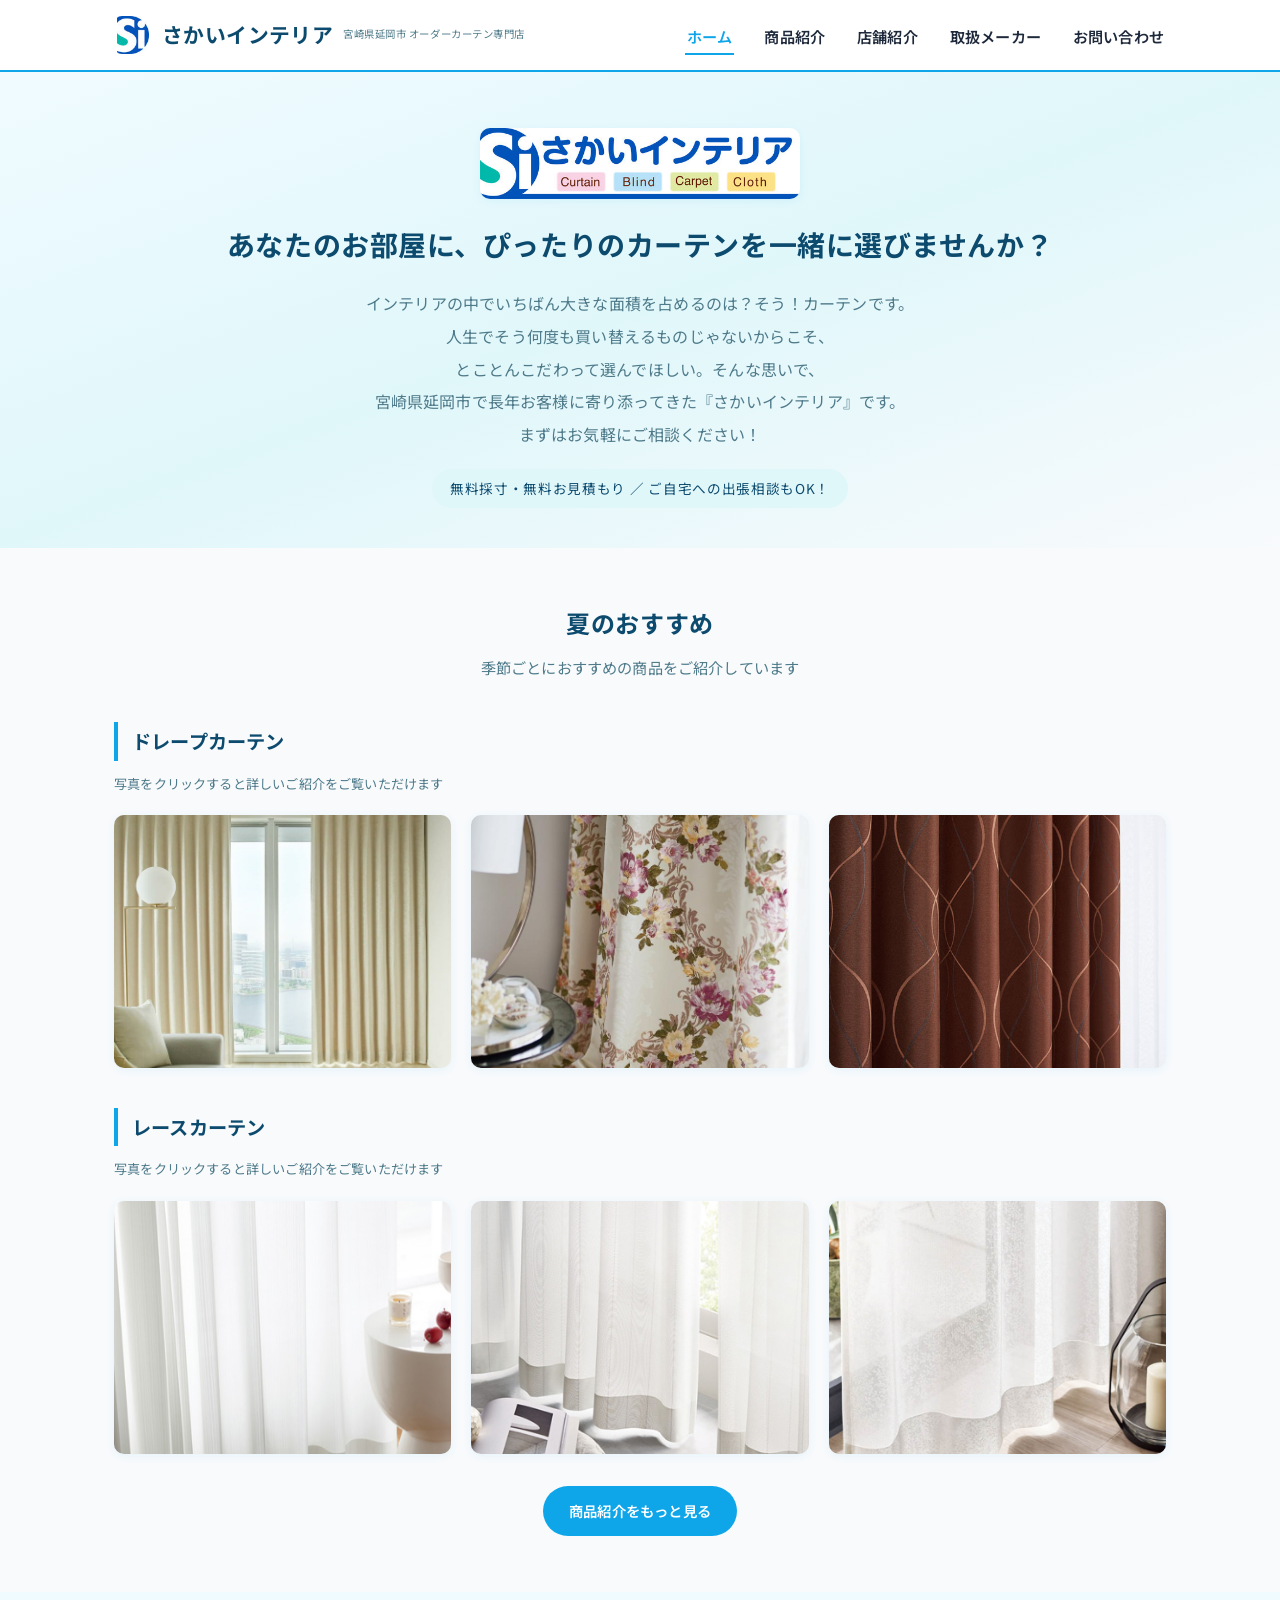
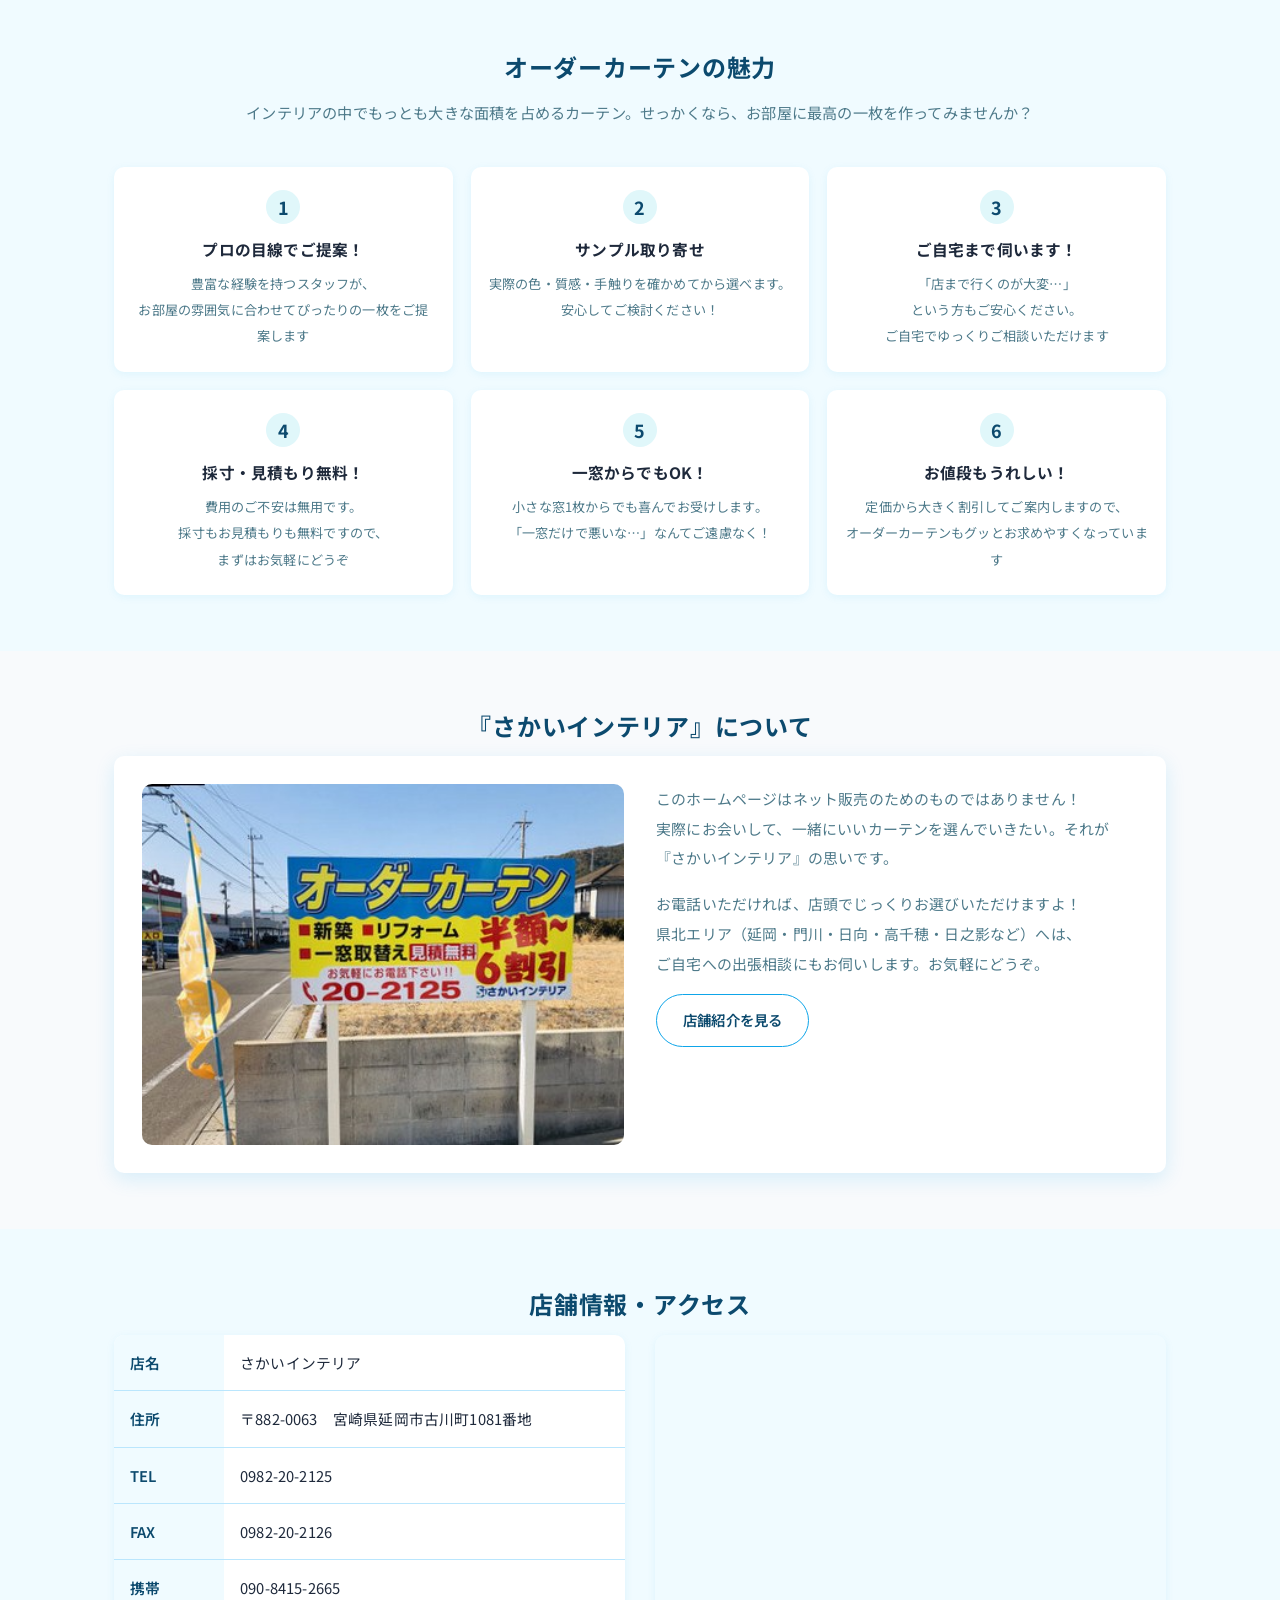
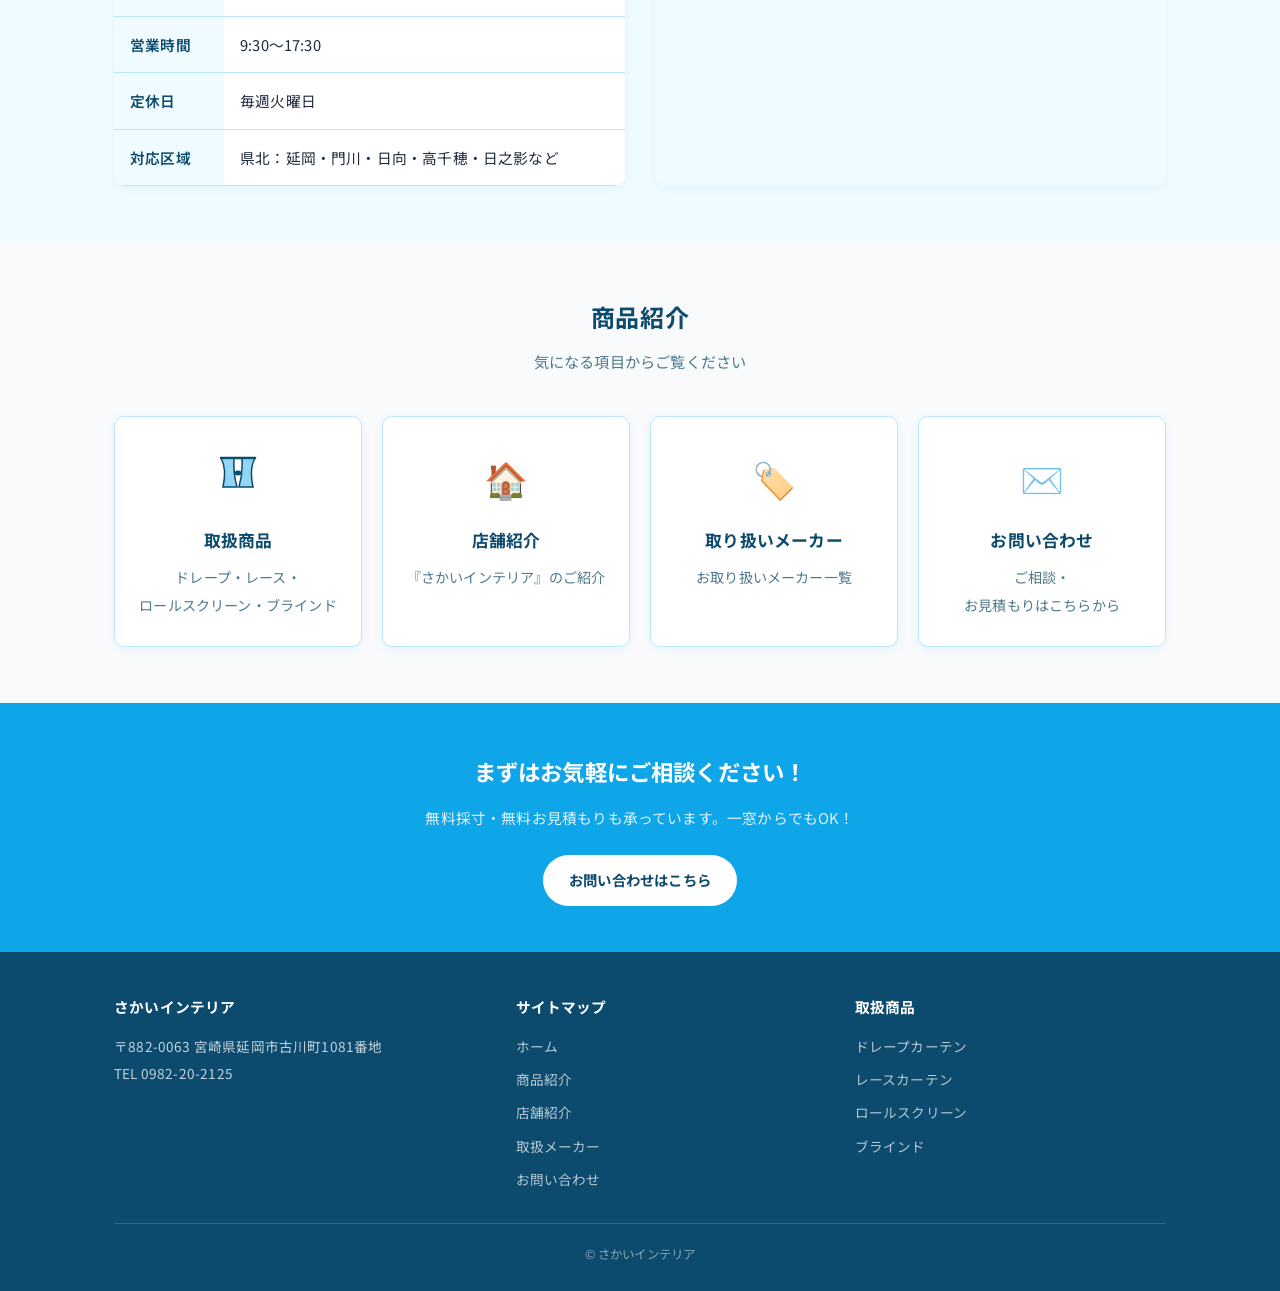
==== index.html @ 5096e59d "ホーム「夏のおすすめ」に6商品の写真・詳細を追加 - ドレープ3商品（サリーナ・FD-55205・AZ-8419） - レース3商品（LS-63501・LS-63510・LS-63523） - クリッ" ====
<!DOCTYPE html>
<html lang="ja">
<head>
<meta charset="UTF-8">
<meta name="viewport" content="width=device-width, initial-scale=1">
<title>さかいインテリア｜延岡市のオーダーカーテン専門店｜無料採寸・出張相談OK</title>
<meta name="description" content="宮崎県延岡市のオーダーカーテン専門店「さかいインテリア」。ドレープカーテン・レースカーテン・ロールスクリーン・ブラインドを一窓からご注文OK！無料採寸・無料見積もり・ご自宅への出張相談も承ります。延岡・門川・日向・高千穂など県北エリア対応。新築・リフォームのカーテン選びもお任せください。">
<meta name="keywords" content="オーダーカーテン,延岡市,宮崎県,カーテン専門店,ドレープカーテン,レースカーテン,遮光カーテン,ロールスクリーン,ブラインド,無料採寸,出張相談,新築カーテン,リフォームカーテン,県北,さかいインテリア">
<link rel="stylesheet" href="css/style.css">
</head>
<body>

<header class="site-header">
  <div class="header-inner">
    <div class="logo"><img src="images/お店のロゴ.jpg" alt="さかいインテリア ロゴ" class="logo-img">さかいインテリア<small>宮崎県延岡市 オーダーカーテン専門店</small></div>
    <button class="nav-toggle" aria-label="メニュー">☰</button>
    <nav class="main-nav">
      <ul>
        <li><a href="index.html" class="active">ホーム</a></li>
        <li><a href="mokuji.html">商品紹介</a></li>
        <li><a href="shop.html">店舗紹介</a></li>
        <li><a href="makers.html">取扱メーカー</a></li>
        <li><a href="contact.html">お問い合わせ</a></li>
      </ul>
    </nav>
  </div>
</header>

<section class="hero">
  <div class="container">
    <img src="images/トップ写真.jpg" alt="さかいインテリア" class="page-banner">
    <h1>あなたのお部屋に、ぴったりのカーテンを一緒に選びませんか？</h1>
    <p>インテリアの中でいちばん大きな面積を占めるのは？そう！カーテンです。人生でそう何度も買い替えるものじゃないからこそ、とことんこだわって選んでほしい。そんな思いで、宮崎県延岡市で長年お客様に寄り添ってきた<span style="white-space:nowrap;">『さかいインテリア』</span>です。まずはお気軽にご相談ください！</p>
    <span class="tagline">無料採寸・無料お見積もり ／ ご自宅への出張相談もOK！</span>
  </div>
</section>

<!-- ① 夏のおすすめ -->
<section>
  <div class="container">
    <h2 class="section-title">夏のおすすめ</h2>
    <p class="section-sub">季節ごとにおすすめの商品をご紹介しています</p>

    <h3 class="subsection-title">ドレープカーテン</h3>
    <p style="font-size:0.82rem;color:var(--color-text-soft);margin:-8px 0 18px;">写真をクリックすると詳しいご紹介をご覧いただけます</p>
    <div class="seasonal-grid" id="summer-drape"></div>

    <h3 class="subsection-title">レースカーテン</h3>
    <p style="font-size:0.82rem;color:var(--color-text-soft);margin:-8px 0 18px;">写真をクリックすると詳しいご紹介をご覧いただけます</p>
    <div class="seasonal-grid" id="summer-lace"></div>

    <div style="text-align:center; margin-top:32px;">
      <a class="btn" href="mokuji.html">商品紹介をもっと見る</a>
    </div>
  </div>
</section>

<!-- ② オーダーカーテンの魅力 + 店紹介 -->
<section class="alt">
  <div class="container">
    <h2 class="section-title">オーダーカーテンの魅力</h2>
    <p class="section-sub">インテリアの中でもっとも大きな面積を占めるカーテン。せっかくなら、お部屋に最高の一枚を作ってみませんか？</p>

    <div class="appeal-grid">
      <div class="appeal-item"><div class="num">1</div><h4>プロの目線でご提案！</h4><p>豊富な経験を持つスタッフが、お部屋の雰囲気に合わせてぴったりの一枚をご提案します</p></div>
      <div class="appeal-item"><div class="num">2</div><h4>サンプル取り寄せ</h4><p>実際の色・質感・手触りを確かめてから選べます。安心してご検討ください！</p></div>
      <div class="appeal-item"><div class="num">3</div><h4>ご自宅まで伺います！</h4><p>「店まで行くのが大変…」という方もご安心ください。ご自宅でゆっくりご相談いただけます</p></div>
      <div class="appeal-item"><div class="num">4</div><h4>採寸・見積もり無料！</h4><p>費用のご不安は無用です。採寸もお見積もりも無料ですので、まずはお気軽にどうぞ</p></div>
      <div class="appeal-item"><div class="num">5</div><h4>一窓からでもOK！</h4><p>小さな窓1枚からでも喜んでお受けします。「一窓だけで悪いな…」なんてご遠慮なく！</p></div>
      <div class="appeal-item"><div class="num">6</div><h4>お値段もうれしい！</h4><p>定価から大きく割引してご案内しますので、オーダーカーテンもグッとお求めやすくなっています</p></div>
    </div>
  </div>
</section>

<section>
  <div class="container">
    <h2 class="section-title"><span style="white-space:nowrap;">『さかいインテリア』</span>について</h2>
    <div class="recommend-card">
      <img src="images/shop-outside-2.jpg" alt="さかいインテリア 店舗外観" class="shop-photo">
      <div>
        <p>このホームページはネット販売のためのものではありません！実際にお会いして、一緒にいいカーテンを選んでいきたい。それが『さかいインテリア』の思いです。</p>
        <p>お電話いただければ、店頭でじっくりお選びいただけますよ！県北エリア（延岡・門川・日向・高千穂・日之影など）へは、ご自宅への出張相談にもお伺いします。お気軽にどうぞ。</p>
        <a class="btn outline" href="shop.html">店舗紹介を見る</a>
      </div>
    </div>
  </div>
</section>

<!-- ③ 住所 -->
<section class="alt">
  <div class="container">
    <h2 class="section-title">店舗情報・アクセス</h2>
    <div class="shop-info-grid">
      <table class="shop-info-table">
        <tr><th>店名</th><td>さかいインテリア</td></tr>
        <tr><th>住所</th><td>〒882-0063　宮崎県延岡市古川町1081番地</td></tr>
        <tr><th>TEL</th><td>0982-20-2125</td></tr>
        <tr><th>FAX</th><td>0982-20-2126</td></tr>
        <tr><th>携帯</th><td>090-8415-2665</td></tr>
        <tr><th>営業時間</th><td>9:30〜17:30</td></tr>
        <tr><th>定休日</th><td>毎週火曜日</td></tr>
        <tr><th>対応区域</th><td>県北：延岡・門川・日向・高千穂・日之影など</td></tr>
      </table>
      <iframe class="map-frame" loading="lazy"
        src="https://www.google.com/maps/embed?pb=!1m18!1m12!1m3!1d6723.558569215297!2d131.65144998902946!3d32.58540987015699!2m3!1f0!2f0!3f0!3m2!1i1024!2i768!4f13.1!3m3!1m2!1s0x35471930df95925b%3A0x44b8640d62bbe82f!2z44CSODgyLTAwNjMg5a6u5bSO55yM5bu25bKh5biC5Y-k5bed55S6IOOBleOBi-OBhOOCpOODs-ODhuODquOCog!5e0!3m2!1sja!2sjp!4v1545877322032"
        allowfullscreen></iframe>
    </div>
  </div>
</section>

<!-- ④ 商品紹介 -->
<section>
  <div class="container">
    <h2 class="section-title">商品紹介</h2>
    <p class="section-sub">気になる項目からご覧ください</p>
    <div class="toc-grid">
      <a class="toc-card" href="mokuji.html#products">
        <div class="icon">
          <svg xmlns="http://www.w3.org/2000/svg" width="44" height="44" viewBox="0 0 44 44" aria-hidden="true">
            <line x1="5" y1="9" x2="39" y2="9" stroke="#0C4A6E" stroke-width="2.5" stroke-linecap="round"/>
            <path d="M5 9 Q11 20 7 38 L21 38 Q17 24 18 9 Z" fill="#0EA5E9" fill-opacity="0.45" stroke="#0C4A6E" stroke-width="1.5"/>
            <path d="M39 9 Q33 20 37 38 L23 38 Q27 24 26 9 Z" fill="#0EA5E9" fill-opacity="0.45" stroke="#0C4A6E" stroke-width="1.5"/>
            <ellipse cx="22" cy="24" rx="3.5" ry="2.5" fill="#0C4A6E"/>
          </svg>
        </div>
        <h3>取扱商品</h3>
        <p>ドレープ・レース・ロールスクリーン・ブラインド</p>
      </a>
      <a class="toc-card" href="shop.html">
        <div class="icon">🏠</div>
        <h3>店舗紹介</h3>
        <p><span style="white-space:nowrap;">『さかいインテリア』</span>のご紹介</p>
      </a>
      <a class="toc-card" href="makers.html">
        <div class="icon">🏷️</div>
        <h3>取り扱いメーカー</h3>
        <p>お取り扱いメーカー一覧</p>
      </a>
      <a class="toc-card" href="contact.html">
        <div class="icon">✉️</div>
        <h3>お問い合わせ</h3>
        <p>ご相談・お見積もりはこちらから</p>
      </a>
    </div>
  </div>
</section>

<div class="cta-band">
  <div class="container">
    <h2>まずはお気軽にご相談ください！</h2>
    <p>無料採寸・無料お見積もりも承っています。一窓からでもOK！</p>
    <a class="btn" href="contact.html">お問い合わせはこちら</a>
  </div>
</div>

<footer class="site-footer">
  <div class="container">
    <div class="footer-grid">
      <div>
        <h4>さかいインテリア</h4>
        <p>〒882-0063 宮崎県延岡市古川町1081番地<br>TEL 0982-20-2125</p>
      </div>
      <div>
        <h4>サイトマップ</h4>
        <ul>
          <li><a href="index.html">ホーム</a></li>
          <li><a href="mokuji.html">商品紹介</a></li>
          <li><a href="shop.html">店舗紹介</a></li>
          <li><a href="makers.html">取扱メーカー</a></li>
          <li><a href="contact.html">お問い合わせ</a></li>
        </ul>
      </div>
      <div>
        <h4>取扱商品</h4>
        <ul>
          <li><a href="products/drape.html">ドレープカーテン</a></li>
          <li><a href="products/lace.html">レースカーテン</a></li>
          <li><a href="products/roll-screen.html">ロールスクリーン</a></li>
          <li><a href="products/blind.html">ブラインド</a></li>
        </ul>
      </div>
    </div>
    <div class="footer-bottom">&copy; さかいインテリア</div>
  </div>
</footer>

<!-- ライトボックス -->
<div class="lightbox" id="lightbox" hidden>
  <div class="lightbox-inner">
    <button class="lightbox-close" type="button" aria-label="閉じる">&times;</button>
    <div class="lightbox-media">
      <button class="lightbox-nav prev" type="button" aria-label="前の写真">&lsaquo;</button>
      <img class="lightbox-img" src="" alt="">
      <button class="lightbox-nav next" type="button" aria-label="次の写真">&rsaquo;</button>
    </div>
    <div class="lightbox-dots"></div>
    <h3 class="lightbox-title"></h3>
    <p class="lightbox-desc"></p>
  </div>
</div>

<script src="js/main.js"></script>
<script>
  var SUMMER_DRAPE = [
    {
      name: "サリーナ（サンゲツ）",
      fullName: "【サンゲツ】サリーナ (Salina)",
      desc: "ワッシャー加工が生む柔らかな陰影が、お部屋に高級感と安らぎを添えます。洗練された大人のシャーベットカラー（アイボリー・ベージュ・ピンク）で、上質なくつろぎの時間を。",
      images: ["drape01-1.jpg", "drape01-2.png", "drape01-3.png"]
    },
    {
      name: "FD-55205（リリカラ）",
      fullName: "【リリカラ】FD-55205",
      desc: "高密度に織り込まれた繊細なオーナメント柄に、花々が美しく咲き誇る一枚。立体感あふれる織りが、ホテルライクな上質空間を演出します。",
      images: ["drape02-1.png", "drape02-2.png"]
    },
    {
      name: "AZ-8419 abita（シンコール）",
      fullName: "【シンコール】AZ-8419 (abita)",
      desc: "艶やかな糸が描く曲線が、光の当たり方で様々な表情を見せてくれます。見るたびに新しい発見があるカーテンです。",
      images: ["drape03-1.png", "drape03-2.png"]
    }
  ];

  var SUMMER_LACE = [
    {
      name: "LS-63501（リリカラ SALA）",
      fullName: "【リリカラ SALA】LS-63501",
      desc: "「迷ったらこれ」と自信を持っておすすめできる夏の万能レース。特殊繊維「涼しや」による遮熱・断熱効果で日差しをブロックし、ミラー機能で日中のプライバシーもしっかり守ります。防汚加工付きで長く清潔に。\n\n✔ 遮熱ミラー　✔ UVカット　✔ 防汚機能",
      images: ["②LS-63501.png"]
    },
    {
      name: "LS-63510（リリカラ SALA）",
      fullName: "【リリカラ SALA】LS-63510",
      desc: "ブライト糸の控えめなストライプが上品な印象を与える、シンプル住宅向けのミラーレース。遮熱機能でお部屋の温度上昇を抑えながら、ナチュラルテイストの雰囲気を保ちます。\n\n✔ 遮熱ミラー　✔ ストライプ柄　✔ ナチュラルテイスト",
      images: ["①LS-63510.png"]
    },
    {
      name: "LS-63523（リリカラ SALA）",
      fullName: "【リリカラ SALA】LS-63523",
      desc: "夏らしい爽やかなリーフ柄が窓辺を清々しく彩ります。遮熱ミラー機能で暑さをブロックしながら防カビ加工で清潔に。グリーン系インテリアとの相性が抜群です。\n\n✔ 遮熱ミラー　✔ 防カビ　✔ リーフ柄",
      images: ["③LS-63523.png"]
    }
  ];

  document.addEventListener("DOMContentLoaded", function () {
    if (window.SakaiGallery) {
      window.SakaiGallery.render("summer-drape", SUMMER_DRAPE, "images/夏のおすすめ/ドレープカーテン/");
      window.SakaiGallery.render("summer-lace", SUMMER_LACE, "images/夏のおすすめ/レースカーテン/");
    }
  });
</script>
</body>
</html>
---- css/style.css ----
/* ===========================================================
   さかいインテリア サイト共通スタイル
   =========================================================== */

@import url('https://fonts.googleapis.com/css2?family=Noto+Sans+JP:wght@400;500;700&display=swap');

:root {
  --color-bg: #F8FAFC;
  --color-bg-soft: #F0FBFF;
  --color-primary: #0EA5E9;
  --color-primary-dark: #0C4A6E;
  --color-accent: #0EA5E9;
  --color-accent-soft: #E0F7FA;
  --color-text: #1e293b;
  --color-text-soft: #4e7a8a;
  --color-white: #ffffff;
  --color-border: #BAE6FD;
  --shadow-sm: 0 2px 8px rgba(14, 165, 233, 0.08);
  --shadow-md: 0 6px 20px rgba(14, 165, 233, 0.14);
  --radius: 10px;
  --max-width: 1100px;
  --font-base: "Noto Sans JP", "Source Han Sans JP", "Hiragino Sans", "Yu Gothic", "Helvetica Neue", Arial, sans-serif;
}

* { box-sizing: border-box; }

html { scroll-behavior: smooth; overflow-x: hidden; }
body { overflow-x: hidden; }

body {
  margin: 0;
  font-family: var(--font-base);
  color: var(--color-text);
  background: var(--color-bg);
  line-height: 2.0;
  font-size: 18px;
  letter-spacing: 0.01em;
  word-break: keep-all;
  overflow-wrap: break-word;
}

p { margin: 0 0 1.4em; }

img { max-width: 100%; display: block; }

a { color: var(--color-primary-dark); text-decoration: none; }
a:hover { color: var(--color-accent); }

.container {
  max-width: var(--max-width);
  margin: 0 auto;
  padding: 0 24px;
}

/* ---------- 画像プレースホルダー ---------- */
.img-placeholder[hidden] { display: none; }
.img-placeholder {
  display: flex;
  align-items: center;
  justify-content: center;
  background: linear-gradient(135deg, var(--color-bg-soft), var(--color-accent-soft));
  color: var(--color-text-soft);
  border: 1px dashed var(--color-border);
  border-radius: var(--radius);
  font-size: 0.85rem;
  text-align: center;
  width: 100%;
  aspect-ratio: 4 / 3;
}

/* ---------- ヘッダー ---------- */
.site-header {
  position: sticky;
  top: 0;
  z-index: 100;
  background: rgba(255, 255, 255, 0.97);
  backdrop-filter: blur(6px);
  border-bottom: 2px solid var(--color-accent);
}

.header-inner {
  display: flex;
  align-items: center;
  justify-content: space-between;
  padding: 14px 24px;
  max-width: var(--max-width);
  margin: 0 auto;
}

.logo {
  display: flex;
  align-items: center;
  gap: 10px;
  font-size: 1.3rem;
  font-weight: 700;
  color: var(--color-primary-dark);
  letter-spacing: 0.02em;
}
.logo-img {
  width: 38px;
  height: 38px;
  object-fit: contain;
  border-radius: 8px;
  flex-shrink: 0;
}
.logo small {
  display: block;
  font-size: 0.65rem;
  font-weight: 400;
  color: var(--color-text-soft);
  letter-spacing: 0.05em;
  white-space: nowrap;
}

.main-nav { display: flex; align-items: center; }
.main-nav ul {
  display: flex;
  gap: 28px;
  list-style: none;
  margin: 0;
  padding: 0;
}
.main-nav a {
  font-size: 0.95rem;
  font-weight: 600;
  color: var(--color-text);
  padding: 6px 2px;
  border-bottom: 2px solid transparent;
  transition: border-color 0.2s, color 0.2s;
  white-space: nowrap;
}
.main-nav a:hover,
.main-nav a.active {
  color: var(--color-accent);
  border-bottom-color: var(--color-accent);
}

.nav-toggle {
  display: none;
  background: none;
  border: none;
  font-size: 1.6rem;
  color: var(--color-primary-dark);
  cursor: pointer;
}

@media (max-width: 760px) {
  .nav-toggle { display: block; }
  .main-nav {
    position: absolute;
    top: 100%;
    left: 0;
    right: 0;
    background: #ffffff;
    border-bottom: 2px solid #0EA5E9;
    box-shadow: var(--shadow-sm);
    display: none;
  }
  .main-nav.open { display: block; }
  .main-nav ul {
    flex-direction: column;
    gap: 0;
    padding: 8px 24px 16px;
  }
  .main-nav li { border-top: 1px solid var(--color-border); }
  .main-nav a { display: block; padding: 12px 4px; }
}

/* ---------- ページ上部バナー写真 ---------- */
.page-banner {
  display: block;
  max-width: 320px;
  width: 100%;
  height: auto;
  margin: 0 auto 22px;
  border-radius: var(--radius);
  box-shadow: var(--shadow-sm);
}

/* ---------- ヒーロー ---------- */
.hero {
  background: linear-gradient(160deg, #F0FBFF 0%, #E0F7FA 50%, #F8FAFC 100%);
  padding: 56px 0 40px;
  text-align: center;
}
.hero h1 {
  font-size: 1.75rem;
  font-weight: 700;
  margin: 0 0 20px;
  color: var(--color-primary-dark);
  line-height: 1.65;
  letter-spacing: 0.02em;
}
.hero p {
  color: var(--color-text-soft);
  max-width: 600px;
  margin: 0 auto 0;
  font-size: 1.0rem;
  line-height: 2.05;
}
.hero .tagline {
  display: inline-block;
  margin-top: 18px;
  padding: 6px 18px;
  background: var(--color-accent-soft);
  border-radius: 999px;
  font-size: 0.85rem;
  color: var(--color-primary-dark);
  letter-spacing: 0.05em;
}

/* ---------- ページヘッダー（下層ページ用） ---------- */
.page-header {
  background: linear-gradient(160deg, #F0FBFF 0%, #E0F7FA 100%);
  padding: 40px 0;
  text-align: center;
  border-bottom: 2px solid var(--color-accent);
}
.page-header h1 { margin: 0 0 6px; color: var(--color-primary-dark); font-size: 1.6rem; }
.page-header p { margin: 0; color: var(--color-text-soft); font-size: 0.95rem; }
.breadcrumb { font-size: 0.8rem; color: var(--color-text-soft); margin-top: 10px; }
.breadcrumb a { color: var(--color-text-soft); }

/* ---------- セクション共通 ---------- */
section { padding: 56px 0; }
section.alt { background: var(--color-bg-soft); }

.section-title {
  text-align: center;
  margin: 0 0 12px;
  font-size: 1.5rem;
  font-weight: 700;
  color: var(--color-primary-dark);
  letter-spacing: 0.03em;
  line-height: 1.55;
}
.section-sub {
  text-align: center;
  color: var(--color-text-soft);
  margin: 0 0 40px;
  font-size: 0.95rem;
  line-height: 1.9;
}

/* ---------- 夏のおすすめ 小見出し ---------- */
.subsection-title {
  font-size: 1.2rem;
  font-weight: 700;
  color: var(--color-primary-dark);
  margin: 40px 0 18px;
  padding-left: 14px;
  border-left: 4px solid var(--color-accent);
}

/* ---------- 季節のおすすめグリッド ---------- */
.seasonal-grid {
  display: grid;
  grid-template-columns: repeat(3, 1fr);
  gap: 20px;
}
.seasonal-card {
  background: var(--color-white);
  border-radius: var(--radius);
  box-shadow: var(--shadow-sm);
  overflow: hidden;
  text-align: center;
}
.seasonal-img {
  width: 100%;
  aspect-ratio: 4 / 3;
  background: var(--color-accent-soft);
  display: flex;
  align-items: center;
  justify-content: center;
  font-size: 0.82rem;
  color: var(--color-text-soft);
}
.seasonal-img img { width: 100%; height: 100%; object-fit: cover; display: block; }
.seasonal-name { font-size: 1.0rem; font-weight: 700; color: var(--color-primary-dark); margin: 14px 12px 6px; }
.seasonal-desc { font-size: 0.88rem; color: var(--color-text-soft); margin: 0 12px 16px; line-height: 1.7; }

@media (max-width: 700px) {
  .seasonal-grid { grid-template-columns: 1fr; }
}

/* ---------- 今週のおすすめ ---------- */
.recommend-card {
  display: grid;
  grid-template-columns: 1fr 1fr;
  gap: 32px;
  align-items: start;
  background: var(--color-white);
  border-radius: var(--radius);
  box-shadow: var(--shadow-md);
  padding: 28px;
}
.recommend-card > * { min-width: 0; }
.recommend-card .img-placeholder { aspect-ratio: 1 / 1; }
.shop-photo {
  width: 100%;
  height: auto;
  object-fit: cover;
  border-radius: var(--radius);
  display: block;
}
.recommend-card .shop-photo { aspect-ratio: 4 / 3; }
.shop-gallery .shop-photo { aspect-ratio: 4 / 3; }
.recommend-badge {
  display: inline-block;
  background: var(--color-accent);
  color: #fff;
  font-size: 0.75rem;
  padding: 4px 12px;
  border-radius: 999px;
  margin-bottom: 12px;
  letter-spacing: 0.05em;
}
.recommend-card h3 { margin: 0 0 10px; font-size: 1.3rem; color: var(--color-primary-dark); }
.recommend-card p { color: var(--color-text-soft); margin: 0 0 16px; font-size: 0.93rem; }
.recommend-dots { display: flex; gap: 8px; margin-top: 18px; }
.recommend-dots span {
  width: 8px; height: 8px; border-radius: 50%;
  background: var(--color-border);
}
.recommend-dots span.active { background: var(--color-accent); }

@media (max-width: 700px) {
  .recommend-card { grid-template-columns: 1fr; }
}

/* ---------- ボタン ---------- */
.btn {
  display: inline-block;
  padding: 11px 26px;
  border-radius: 999px;
  background: #0EA5E9;
  color: #fff;
  font-size: 0.9rem;
  font-weight: 600;
  transition: background 0.2s, transform 0.15s;
}
.btn:hover { background: #0284C7; color: #fff; transform: translateY(-1px); }
.btn.outline {
  background: transparent;
  color: #0C4A6E;
  border: 1px solid #0EA5E9;
}
.btn.outline:hover { background: #0EA5E9; color: #fff; }

/* ---------- アピールポイント ---------- */
.appeal-grid {
  display: grid;
  grid-template-columns: repeat(3, 1fr);
  gap: 18px;
  margin-top: 8px;
}
.appeal-item {
  min-width: 0;
  background: var(--color-white);
  border-radius: var(--radius);
  padding: 22px 18px;
  text-align: center;
  box-shadow: var(--shadow-sm);
}
.appeal-item .num {
  display: inline-flex;
  align-items: center;
  justify-content: center;
  width: 34px; height: 34px;
  border-radius: 50%;
  background: var(--color-accent-soft);
  color: var(--color-primary-dark);
  font-weight: 700;
  margin-bottom: 10px;
}
.appeal-item h4 { margin: 0 0 6px; font-size: 0.98rem; }
.appeal-item p { margin: 0; font-size: 0.82rem; color: var(--color-text-soft); }

@media (max-width: 700px) {
  .appeal-grid { grid-template-columns: 1fr 1fr; }
}

/* ---------- ショップ概要 / 住所 ---------- */
.shop-info-grid {
  display: grid;
  grid-template-columns: 1fr 1fr;
  gap: 30px;
}
.shop-info-table {
  width: 100%;
  border-collapse: collapse;
  background: var(--color-white);
  border-radius: var(--radius);
  overflow: hidden;
  box-shadow: var(--shadow-sm);
}
.shop-info-table th, .shop-info-table td {
  text-align: left;
  padding: 13px 16px;
  border-bottom: 1px solid var(--color-border);
  font-size: 0.92rem;
}
.shop-info-table th {
  width: 110px;
  color: var(--color-primary-dark);
  background: var(--color-bg-soft);
  font-weight: 600;
}
.map-frame {
  width: 100%;
  height: 100%;
  min-height: 260px;
  border: 0;
  border-radius: var(--radius);
  box-shadow: var(--shadow-sm);
}

@media (max-width: 760px) {
  .shop-info-grid { grid-template-columns: 1fr; }
}

/* ---------- 目次 / カードグリッド ---------- */
.toc-grid {
  display: grid;
  grid-template-columns: repeat(4, 1fr);
  gap: 20px;
}
.toc-card {
  background: var(--color-white);
  border-radius: var(--radius);
  padding: 26px 18px;
  text-align: center;
  box-shadow: var(--shadow-sm);
  transition: transform 0.18s, box-shadow 0.18s;
  border: 1px solid var(--color-border);
}
.toc-card:hover { transform: translateY(-4px); box-shadow: var(--shadow-md); }
.toc-card .icon { font-size: 2.2rem; margin-bottom: 10px; }
.toc-card h3 { margin: 0 0 6px; font-size: 1.05rem; color: var(--color-primary-dark); }
.toc-card p { margin: 0; font-size: 0.88rem; color: var(--color-text-soft); }

/* 写真エリア（目次ページの商品カード用） */
.toc-card-img {
  width: 100%;
  aspect-ratio: 3 / 2;
  background: var(--color-accent-soft);
  border-radius: calc(var(--radius) - 2px);
  overflow: hidden;
  margin-bottom: 14px;
  display: flex;
  align-items: center;
  justify-content: center;
  font-size: 0.82rem;
  color: var(--color-text-soft);
}
.toc-card-img img { width: 100%; height: 100%; object-fit: cover; display: block; }

.subcat-list {
  list-style: none;
  padding: 0;
  margin: 14px 0 0;
  font-size: 0.85rem;
}
.subcat-list li { margin-bottom: 4px; }
.subcat-list a { color: var(--color-text-soft); }
.subcat-list a:hover { color: var(--color-accent); }

@media (max-width: 900px) {
  .toc-grid { grid-template-columns: 1fr 1fr; }
}
@media (max-width: 540px) {
  .toc-grid { grid-template-columns: 1fr; }
}

/* ---------- 商品ランキング（人気ベスト10） ---------- */
.update-note {
  text-align: center;
  font-size: 0.82rem;
  color: var(--color-text-soft);
  background: var(--color-accent-soft);
  display: inline-block;
  padding: 5px 16px;
  border-radius: 999px;
  margin: 0 auto 30px;
}
.update-note-wrap { text-align: center; }

.rank-grid {
  display: grid;
  grid-template-columns: repeat(5, 1fr);
  gap: 22px;
}
.rank-card { position: relative; }
.rank-card .rank-num {
  position: absolute;
  top: -10px;
  left: -10px;
  width: 32px; height: 32px;
  border-radius: 50%;
  background: var(--color-primary-dark);
  color: #fff;
  font-size: 0.85rem;
  font-weight: 700;
  display: flex;
  align-items: center;
  justify-content: center;
  z-index: 2;
  box-shadow: var(--shadow-sm);
}
.rank-card .rank-num.top { background: var(--color-accent); }
.rank-card figcaption {
  margin-top: 8px;
  font-size: 0.82rem;
  text-align: center;
  color: var(--color-text-soft);
}
.rank-card figure { margin: 0; }

@media (max-width: 900px) {
  .rank-grid { grid-template-columns: repeat(3, 1fr); }
}
@media (max-width: 560px) {
  .rank-grid { grid-template-columns: repeat(2, 1fr); }
}

/* ---------- カテゴリタブ（取扱商品ページ） ---------- */
.cat-tabs {
  display: flex;
  justify-content: center;
  gap: 10px;
  flex-wrap: wrap;
  margin-bottom: 36px;
}
.cat-tabs a {
  padding: 9px 20px;
  border-radius: 999px;
  background: var(--color-white);
  border: 1px solid var(--color-border);
  font-size: 0.88rem;
  font-weight: 600;
  color: var(--color-text);
}
.cat-tabs a.active, .cat-tabs a:hover {
  background: var(--color-primary);
  color: #fff;
  border-color: var(--color-primary);
}

/* ---------- 店舗紹介 ---------- */
.shop-gallery {
  display: grid;
  grid-template-columns: repeat(3, 1fr);
  gap: 16px;
  margin: 30px 0;
}

/* ---------- 取扱メーカー ---------- */
.maker-grid {
  display: grid;
  grid-template-columns: repeat(4, 1fr);
  gap: 16px;
}
.maker-item {
  background: var(--color-white);
  border: 1px solid var(--color-border);
  border-radius: var(--radius);
  padding: 24px 16px;
  text-align: center;
  font-size: 0.88rem;
  color: var(--color-text-soft);
  display: flex;
  align-items: center;
  justify-content: center;
  min-height: 100px;
}
.maker-logo {
  max-width: 90%;
  width: 140px;
  height: 55px;
  object-fit: contain;
  display: block;
  margin: 0 auto;
}
@media (max-width: 760px) {
  .maker-grid { grid-template-columns: repeat(2, 1fr); }
}

/* ---------- お問い合わせ ---------- */
.contact-grid {
  display: grid;
  grid-template-columns: 1fr 1fr;
  gap: 32px;
}
.contact-box {
  background: var(--color-white);
  border-radius: var(--radius);
  padding: 28px;
  box-shadow: var(--shadow-sm);
}
.contact-box h3 { margin-top: 0; color: var(--color-primary-dark); }
.form-group { margin-bottom: 16px; }
.form-group label { display: block; font-size: 0.85rem; margin-bottom: 6px; color: var(--color-text-soft); }
.form-group input, .form-group textarea, .form-group select {
  width: 100%;
  padding: 10px 12px;
  border: 1px solid var(--color-border);
  border-radius: 6px;
  font-family: inherit;
  font-size: 0.92rem;
  background: var(--color-bg);
}
.form-note {
  font-size: 0.78rem;
  color: var(--color-text-soft);
  margin-top: 10px;
}

@media (max-width: 760px) {
  .contact-grid { grid-template-columns: 1fr; }
}

/* ---------- CTA帯 ---------- */
.cta-band {
  background: #0EA5E9;
  color: #fff;
  text-align: center;
  padding: 46px 0;
}
.cta-band h2 { margin: 0 0 10px; font-size: 1.4rem; }
.cta-band p { margin: 0 0 22px; color: rgba(255,255,255,0.88); font-size: 0.92rem; }
.cta-band .btn { background: #fff; color: #0C4A6E; font-weight: 700; }
.cta-band .btn:hover { background: #E0F7FA; color: #0C4A6E; }

/* ---------- フッター ---------- */
.site-footer {
  background: #0C4A6E;
  border-top: none;
  padding: 40px 0 24px;
  font-size: 0.85rem;
  color: rgba(255,255,255,0.75);
}
.footer-grid {
  display: grid;
  grid-template-columns: 1.2fr 1fr 1fr;
  gap: 28px;
  margin-bottom: 24px;
}
.footer-grid h4 { color: #fff; font-size: 0.92rem; margin: 0 0 12px; }
.footer-grid ul { list-style: none; margin: 0; padding: 0; }
.footer-grid li { margin-bottom: 6px; }
.footer-grid a { color: rgba(255,255,255,0.7); }
.footer-grid a:hover { color: #7DD3FC; }
.footer-bottom {
  text-align: center;
  border-top: 1px solid rgba(255,255,255,0.15);
  padding-top: 18px;
  font-size: 0.78rem;
  color: rgba(255,255,255,0.5);
}
@media (max-width: 760px) {
  .footer-grid { grid-template-columns: 1fr; }
}

.sr-only {
  position: absolute;
  width: 1px; height: 1px;
  padding: 0; margin: -1px;
  overflow: hidden;
  clip: rect(0,0,0,0);
  white-space: nowrap;
  border: 0;
}

/* ---------- 商品カード（写真クリックで詳細表示） ---------- */
.product-card { text-align: center; margin: 0; }
.product-thumb {
  display: block;
  width: 100%;
  padding: 0;
  border: none;
  background: none;
  cursor: pointer;
  border-radius: var(--radius);
  overflow: hidden;
  box-shadow: var(--shadow-sm);
  transition: transform 0.18s, box-shadow 0.18s;
}
.product-thumb:hover { transform: translateY(-4px); box-shadow: var(--shadow-md); }
.product-thumb img {
  width: 100%;
  aspect-ratio: 4 / 3;
  object-fit: cover;
  display: block;
}
.product-card figcaption {
  margin-top: 10px;
  font-size: 0.92rem;
  font-weight: 600;
  color: var(--color-primary-dark);
}

/* ---------- ライトボックス（商品詳細） ---------- */
.lightbox {
  position: fixed;
  inset: 0;
  background: rgba(20, 40, 54, 0.78);
  z-index: 1000;
  display: flex;
  align-items: center;
  justify-content: center;
  padding: 20px;
}
.lightbox[hidden] { display: none; }
.lightbox-inner {
  background: var(--color-white);
  border-radius: var(--radius);
  max-width: 720px;
  width: 100%;
  max-height: 90vh;
  overflow-y: auto;
  position: relative;
  padding: 30px;
}
.lightbox-close {
  position: absolute;
  top: 10px;
  right: 14px;
  background: none;
  border: none;
  font-size: 1.8rem;
  line-height: 1;
  cursor: pointer;
  color: var(--color-text-soft);
}
.lightbox-close:hover { color: var(--color-accent); }
.lightbox-media {
  position: relative;
  display: flex;
  align-items: center;
  justify-content: center;
  background: var(--color-bg-soft);
  border-radius: var(--radius);
  overflow: hidden;
  min-height: 220px;
}
.lightbox-img {
  max-width: 100%;
  max-height: 50vh;
  object-fit: contain;
  display: block;
  margin: 0 auto;
}
.lightbox-nav {
  position: absolute;
  top: 50%;
  transform: translateY(-50%);
  background: rgba(255, 255, 255, 0.9);
  border: 1px solid var(--color-border);
  width: 38px;
  height: 38px;
  border-radius: 50%;
  font-size: 1.3rem;
  cursor: pointer;
  display: flex;
  align-items: center;
  justify-content: center;
  color: var(--color-primary-dark);
}
.lightbox-nav:hover { background: var(--color-white); }
.lightbox-nav.prev { left: 10px; }
.lightbox-nav.next { right: 10px; }
.lightbox-dots {
  display: flex;
  justify-content: center;
  gap: 6px;
  margin: 16px 0 6px;
}
.lightbox-dots span {
  width: 7px;
  height: 7px;
  border-radius: 50%;
  background: var(--color-border);
}
.lightbox-dots span.active { background: var(--color-accent); }
.lightbox-title {
  margin: 10px 0 10px;
  color: var(--color-primary-dark);
  font-size: 1.15rem;
  text-align: center;
}
.lightbox-desc {
  margin: 0;
  color: var(--color-text-soft);
  font-size: 0.95rem;
  line-height: 1.85;
  text-align: center;
}

/* ---------- 注意書き（プレースホルダーコンテンツ用） ---------- */
.todo-note {
  background: #fff6e0;
  border: 1px dashed #d9b65a;
  color: #7a5c1e;
  font-size: 0.82rem;
  padding: 10px 16px;
  border-radius: 8px;
  margin-bottom: 20px;
}

/* ==========================================================
   レスポンシブ対応（スマホ・タブレット）
   ========================================================== */

/* タブレット（〜768px） */
@media (max-width: 768px) {
  body { font-size: 18px; }
  .hero h1 { font-size: 1.7rem; }
  .hero { padding: 40px 0 30px; }
  .appeal-grid { grid-template-columns: 1fr 1fr; }
  .shop-gallery { grid-template-columns: 1fr 1fr; }
  .seasonal-grid { grid-template-columns: 1fr 1fr; }
  .recommend-card { grid-template-columns: 1fr; gap: 20px; padding: 20px; }
}

/* スマホ（〜600px） — 多くのAndroidも含めた広めの境界 */
@media (max-width: 600px) {
  body { font-size: 17px; }
  .container { padding: 0 16px; }
  section { padding: 36px 0; }

  /* ヘッダー */
  .header-inner { padding: 10px 16px; }
  .logo { font-size: 1.05rem; gap: 8px; }
  .logo-img { width: 32px; height: 32px; }
  .logo small { display: none; }

  /* ヒーロー */
  .hero { padding: 30px 0 24px; }
  .hero h1 { font-size: 1.4rem; line-height: 1.65; margin-bottom: 14px; }
  .hero p { font-size: 0.95rem; line-height: 1.85; }
  .hero .tagline { font-size: 0.82rem; padding: 6px 14px; margin-top: 14px; white-space: normal; text-align: center; }

  /* 見出し */
  .section-title { font-size: 1.25rem; }
  .section-sub { font-size: 0.9rem; margin-bottom: 22px; }
  .subsection-title { font-size: 1.05rem; margin: 28px 0 14px; padding-left: 10px; }

  /* ページヘッダー */
  .page-header { padding: 24px 0; }
  .page-header h1 { font-size: 1.25rem; }
  .page-header p { font-size: 0.88rem; }
  .page-banner { max-width: 220px; }

  /* すべてのグリッドを1列に */
  .appeal-grid { grid-template-columns: 1fr; gap: 14px; }
  .seasonal-grid { grid-template-columns: 1fr; }
  .shop-gallery { grid-template-columns: 1fr; gap: 12px; }
  .recommend-card { grid-template-columns: 1fr; gap: 16px; padding: 16px; }

  /* カード共通 */
  .toc-card { padding: 14px 12px; }
  .toc-card h3 { font-size: 1.0rem; }
  .toc-card p { font-size: 0.85rem; }
  .appeal-item { padding: 16px 14px; }
  .appeal-item h4 { font-size: 0.95rem; }
  .appeal-item p { font-size: 0.85rem; }

  /* ボタン（タップ領域を広く） */
  .btn { padding: 14px 28px; font-size: 1.0rem; display: block; text-align: center; }
  .btn.outline { display: block; text-align: center; }

  /* 店舗情報テーブル */
  .shop-info-table th,
  .shop-info-table td { font-size: 0.85rem; padding: 10px 10px; }
  .shop-info-table th { width: 72px; }

  /* お問い合わせ */
  .contact-box { padding: 18px 14px; }
  .contact-box h3 { font-size: 1.05rem; }
  .form-group input,
  .form-group textarea,
  .form-group select { font-size: 1.0rem; padding: 11px 12px; }

  /* CTAバンド */
  .cta-band { padding: 32px 0; }
  .cta-band h2 { font-size: 1.15rem; line-height: 1.6; }
  .cta-band p { font-size: 0.9rem; margin-bottom: 16px; }

  /* フッター */
  .site-footer { padding: 28px 0 18px; font-size: 0.82rem; }

  /* ライトボックス */
  .lightbox-inner { padding: 18px 12px; }
  .lightbox-title { font-size: 1.05rem; }
  .lightbox-desc { font-size: 0.88rem; }
}
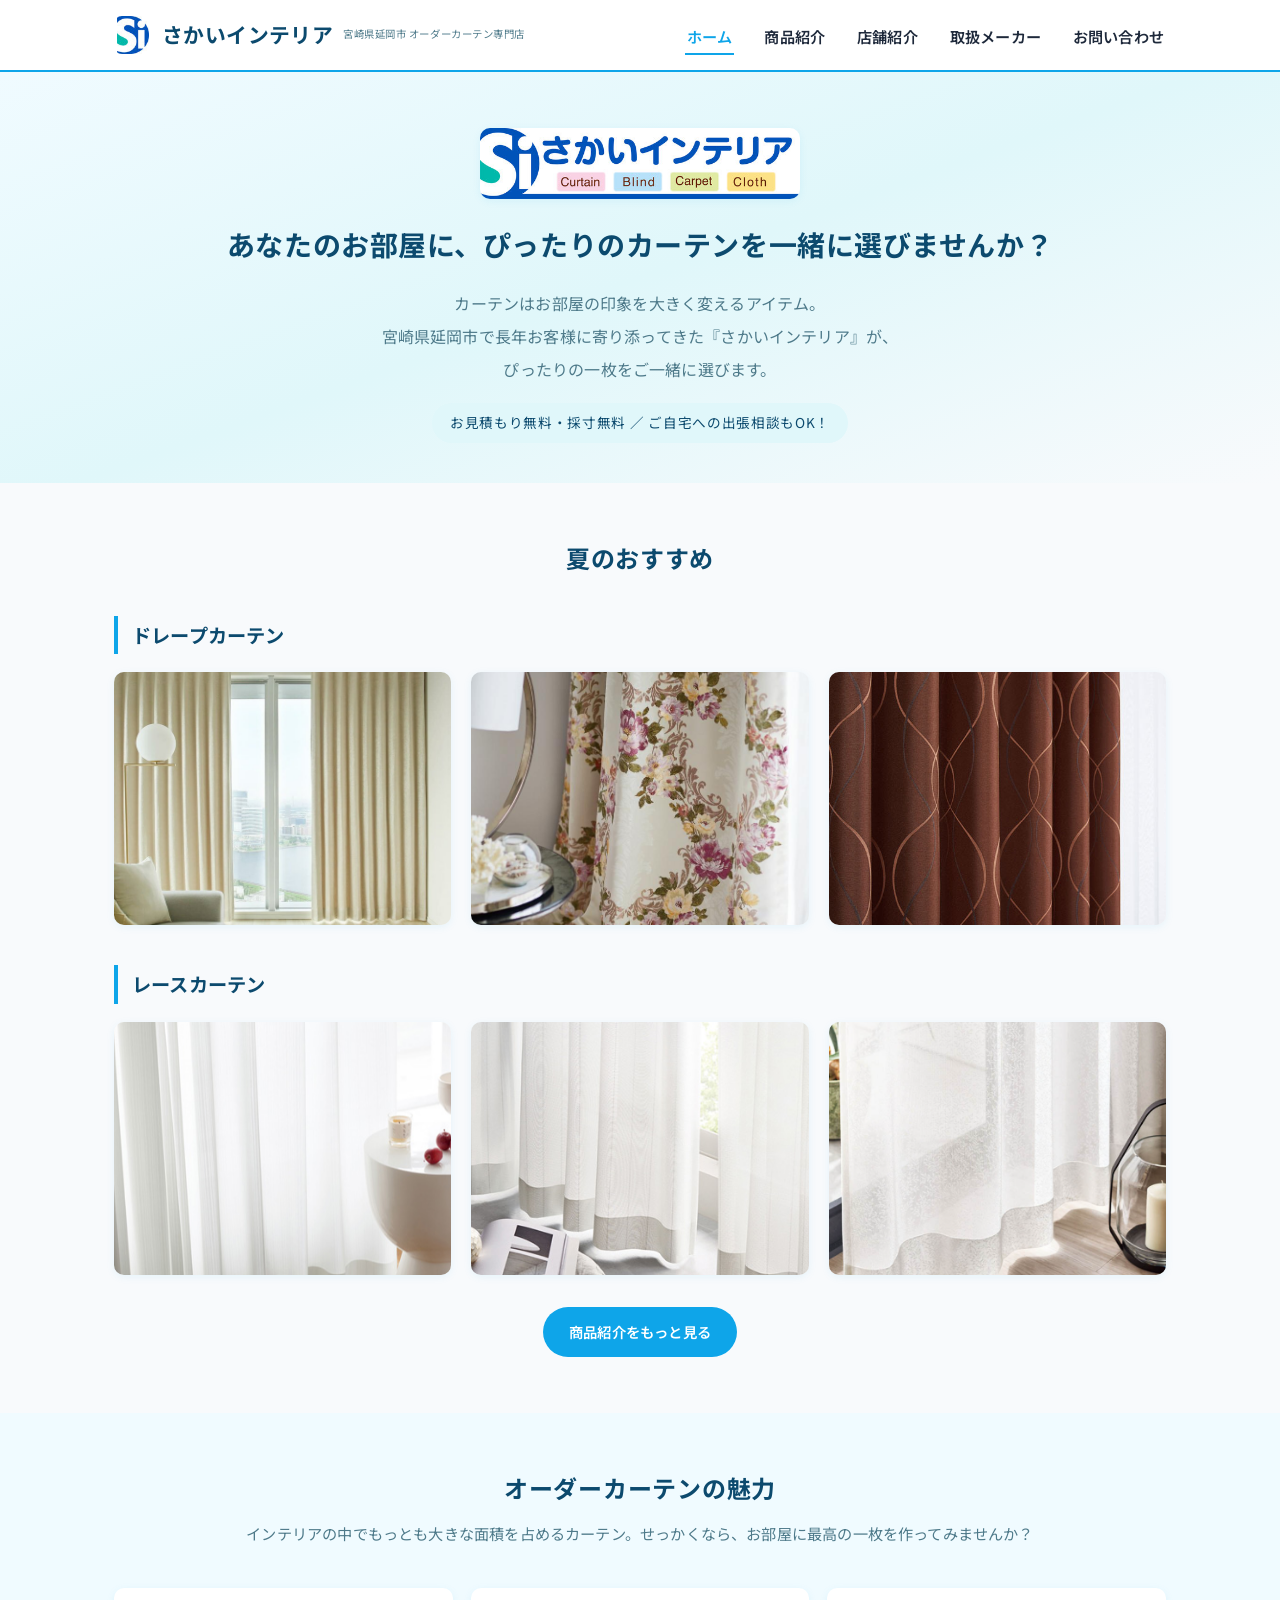
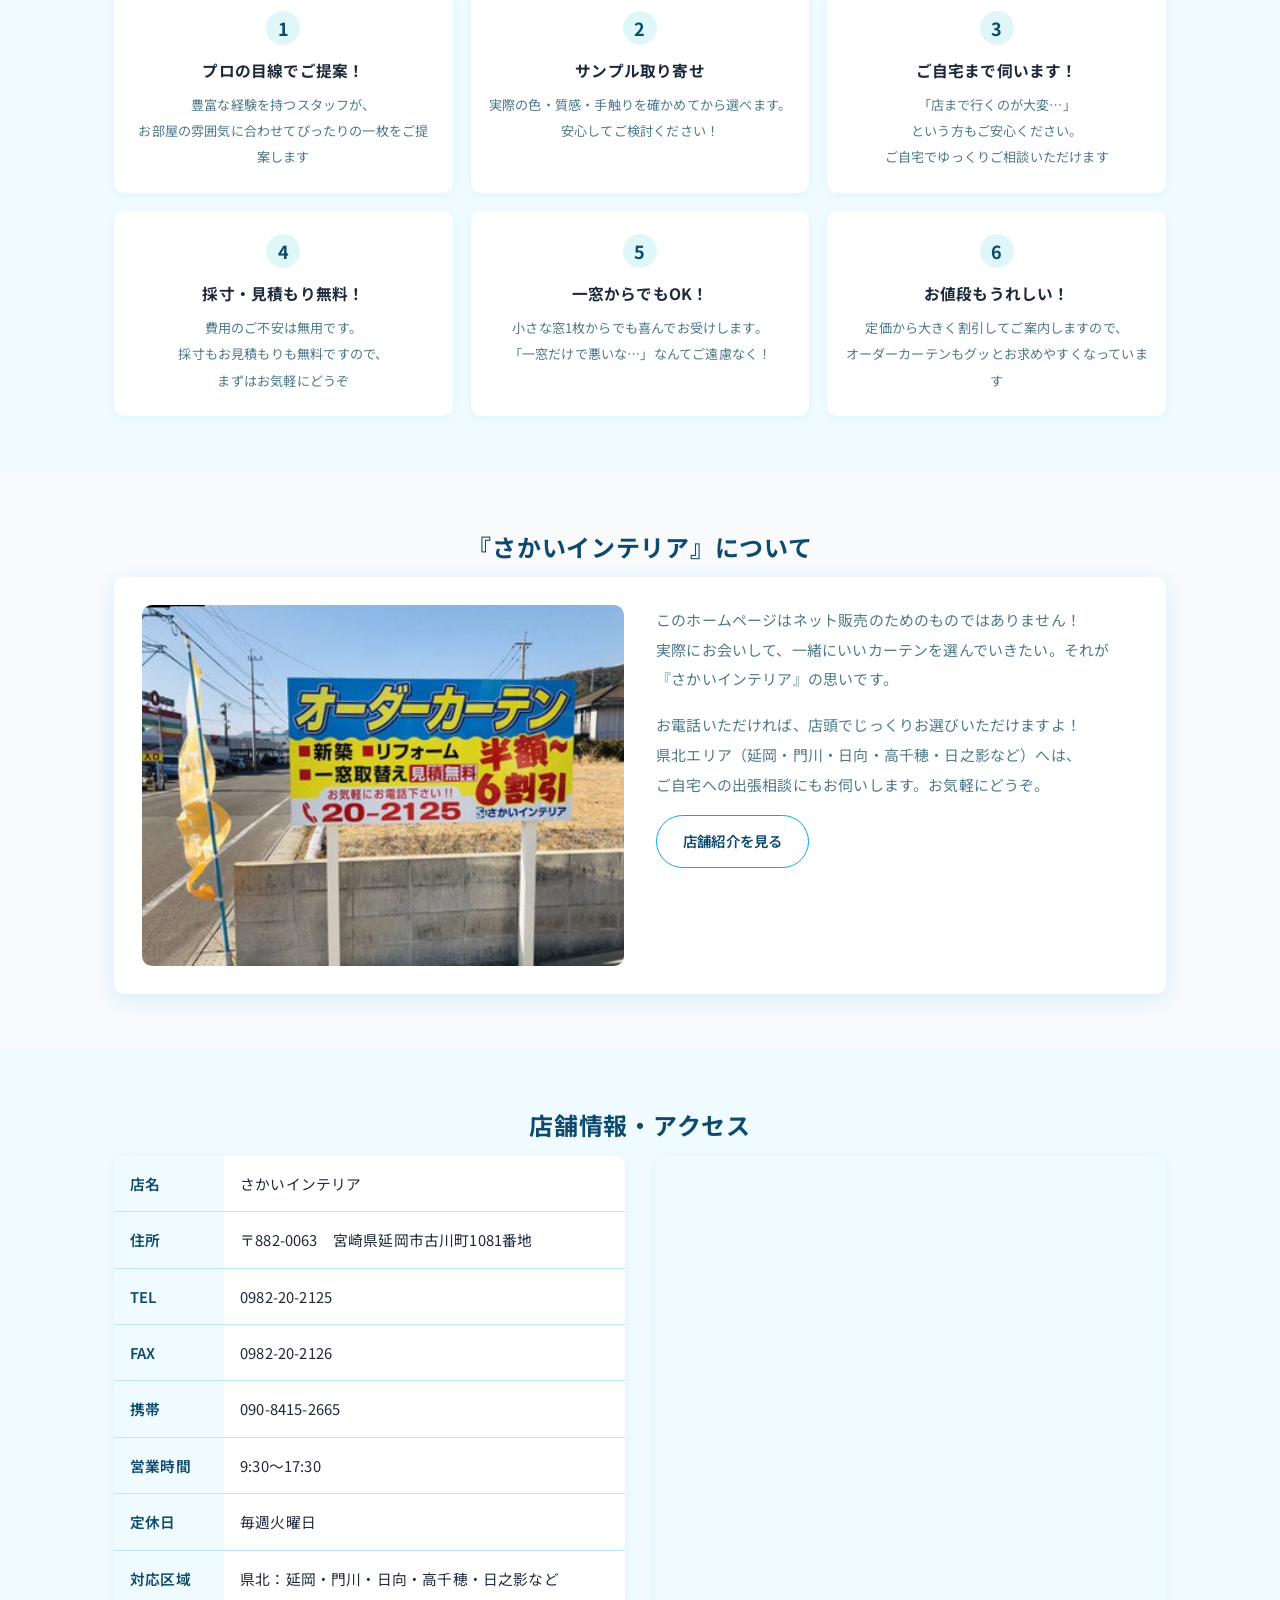
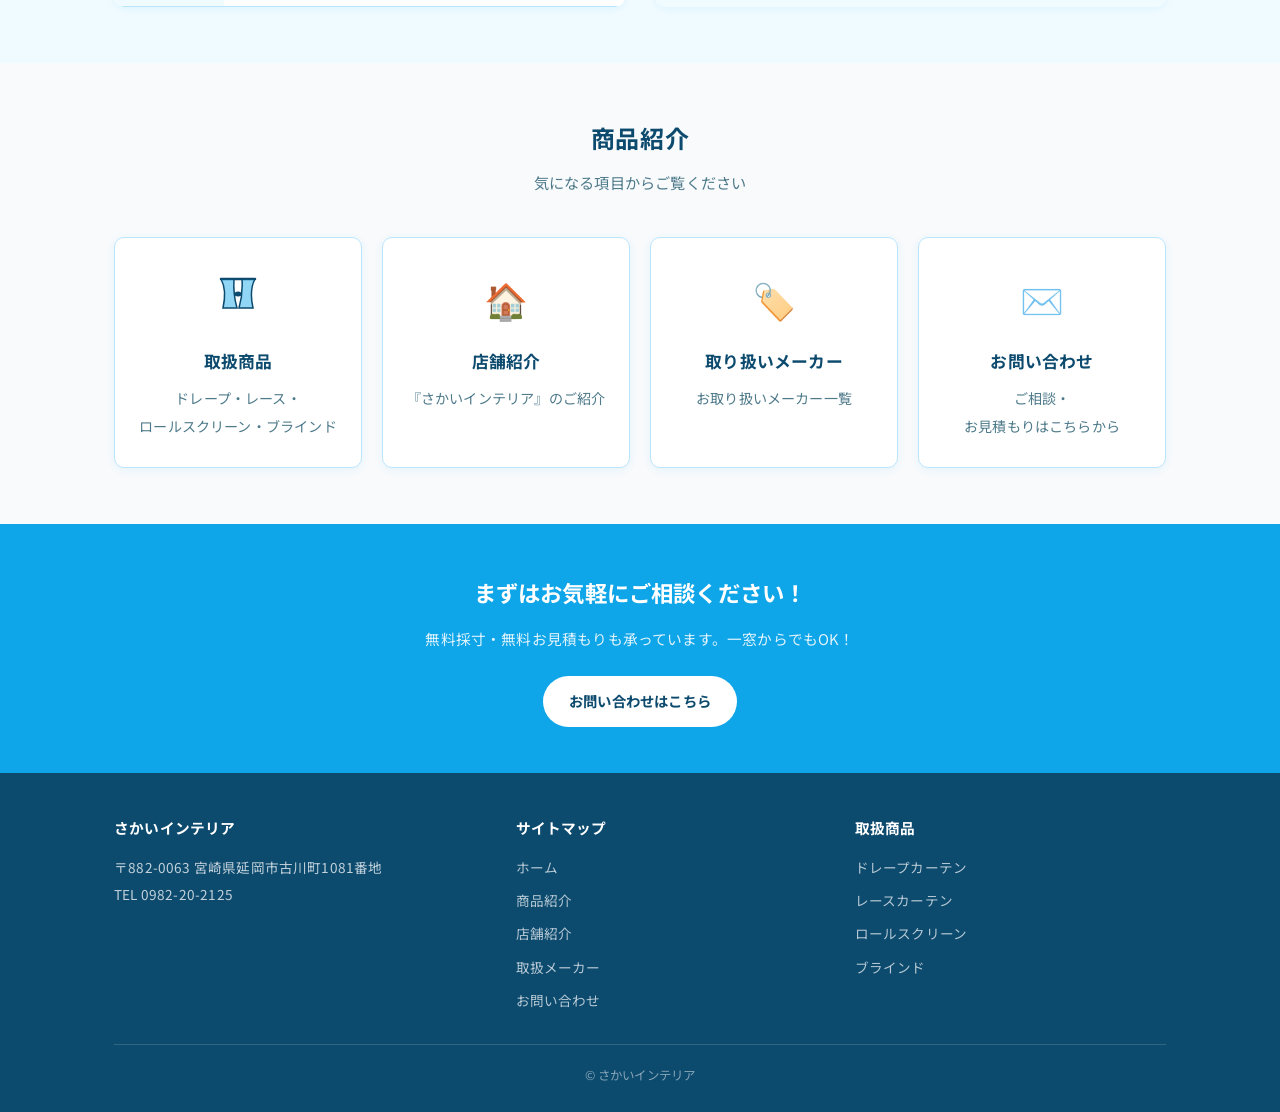
==== commit 8922c846: "ホーム画面：キャッチコピー短縮・タグライン変更・夏のおすすめ説明文削除" ====
--- a/index.html
+++ b/index.html
@@ -30,8 +30,8 @@
   <div class="container">
     <img src="images/トップ写真.jpg" alt="さかいインテリア" class="page-banner">
     <h1>あなたのお部屋に、ぴったりのカーテンを一緒に選びませんか？</h1>
-    <p>インテリアの中でいちばん大きな面積を占めるのは？そう！カーテンです。人生でそう何度も買い替えるものじゃないからこそ、とことんこだわって選んでほしい。そんな思いで、宮崎県延岡市で長年お客様に寄り添ってきた<span style="white-space:nowrap;">『さかいインテリア』</span>です。まずはお気軽にご相談ください！</p>
-    <span class="tagline">無料採寸・無料お見積もり ／ ご自宅への出張相談もOK！</span>
+    <p>カーテンはお部屋の印象を大きく変えるアイテム。宮崎県延岡市で長年お客様に寄り添ってきた<span style="white-space:nowrap;">『さかいインテリア』</span>が、ぴったりの一枚をご一緒に選びます。</p>
+    <span class="tagline">お見積もり無料・採寸無料 ／ ご自宅への出張相談もOK！</span>
   </div>
 </section>
 
@@ -39,14 +39,11 @@
 <section>
   <div class="container">
     <h2 class="section-title">夏のおすすめ</h2>
-    <p class="section-sub">季節ごとにおすすめの商品をご紹介しています</p>
 
     <h3 class="subsection-title">ドレープカーテン</h3>
-    <p style="font-size:0.82rem;color:var(--color-text-soft);margin:-8px 0 18px;">写真をクリックすると詳しいご紹介をご覧いただけます</p>
     <div class="seasonal-grid" id="summer-drape"></div>
 
     <h3 class="subsection-title">レースカーテン</h3>
-    <p style="font-size:0.82rem;color:var(--color-text-soft);margin:-8px 0 18px;">写真をクリックすると詳しいご紹介をご覧いただけます</p>
     <div class="seasonal-grid" id="summer-lace"></div>
 
     <div style="text-align:center; margin-top:32px;">
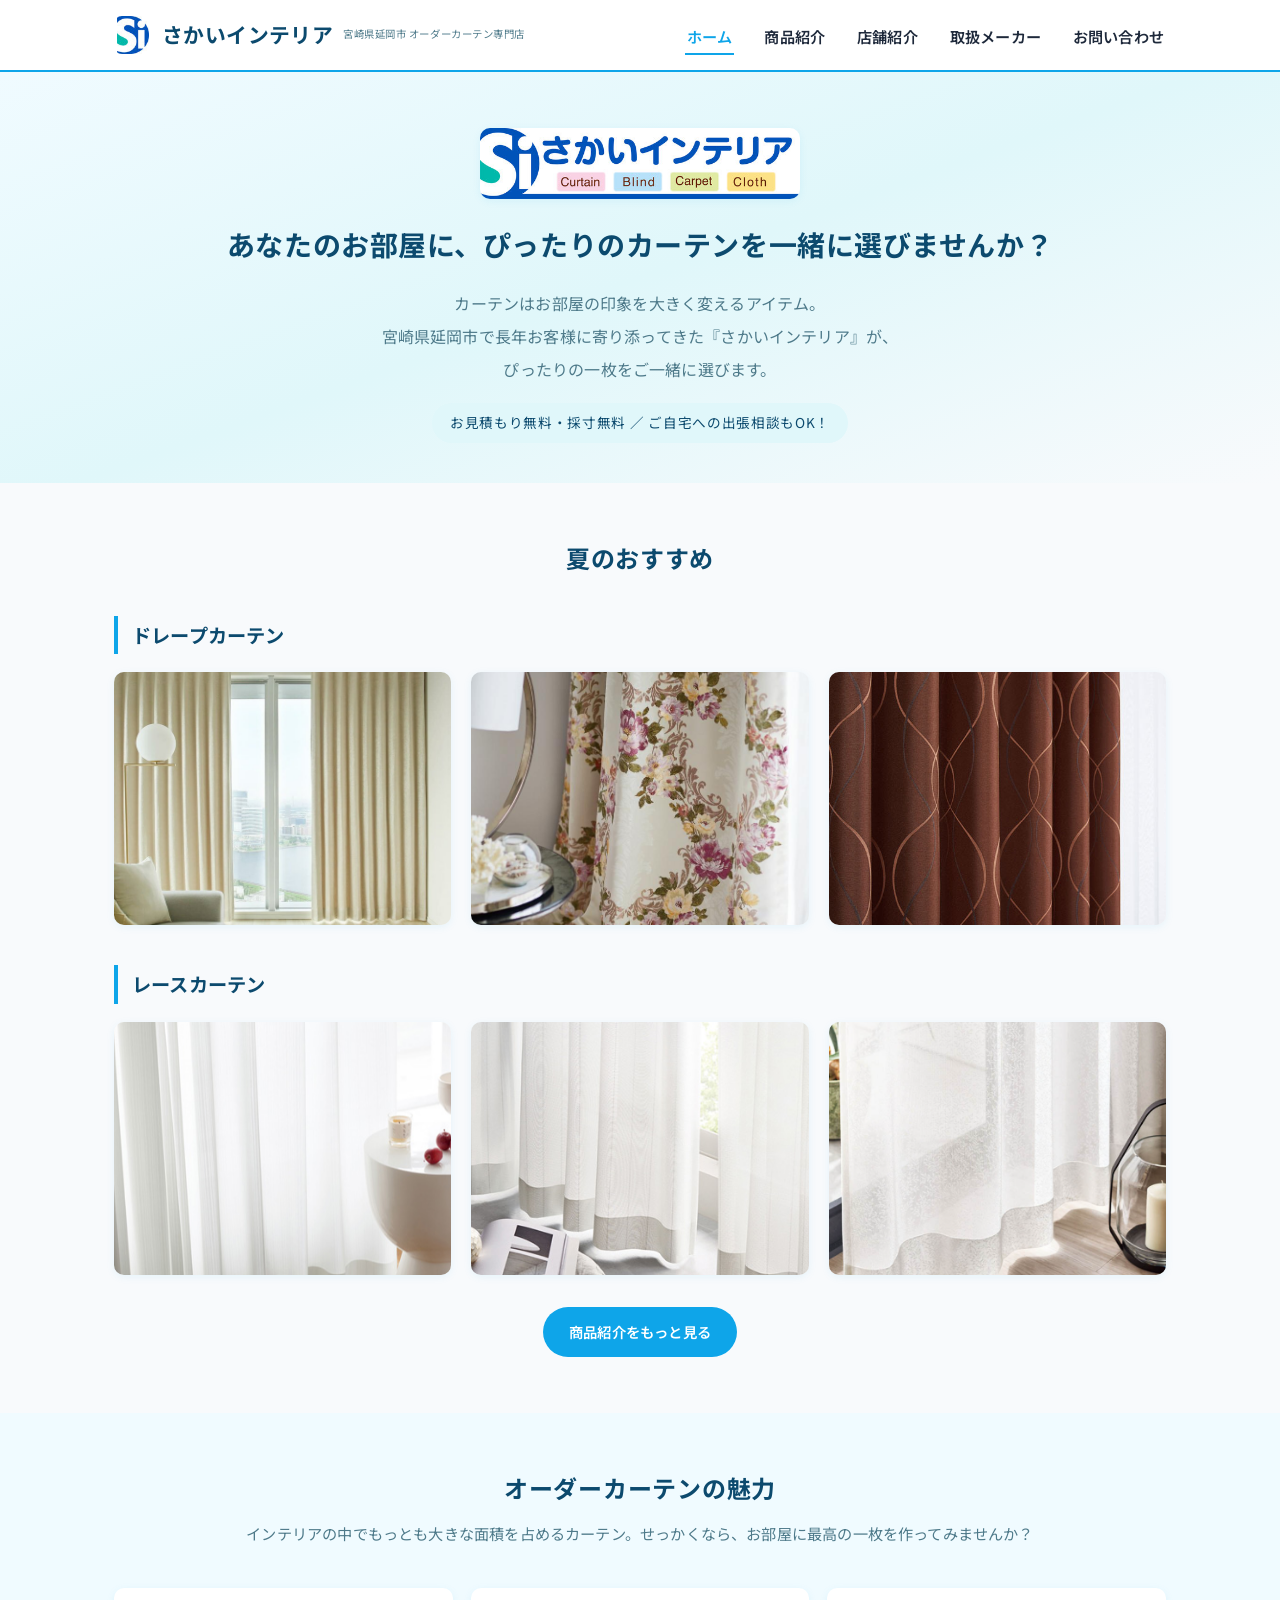
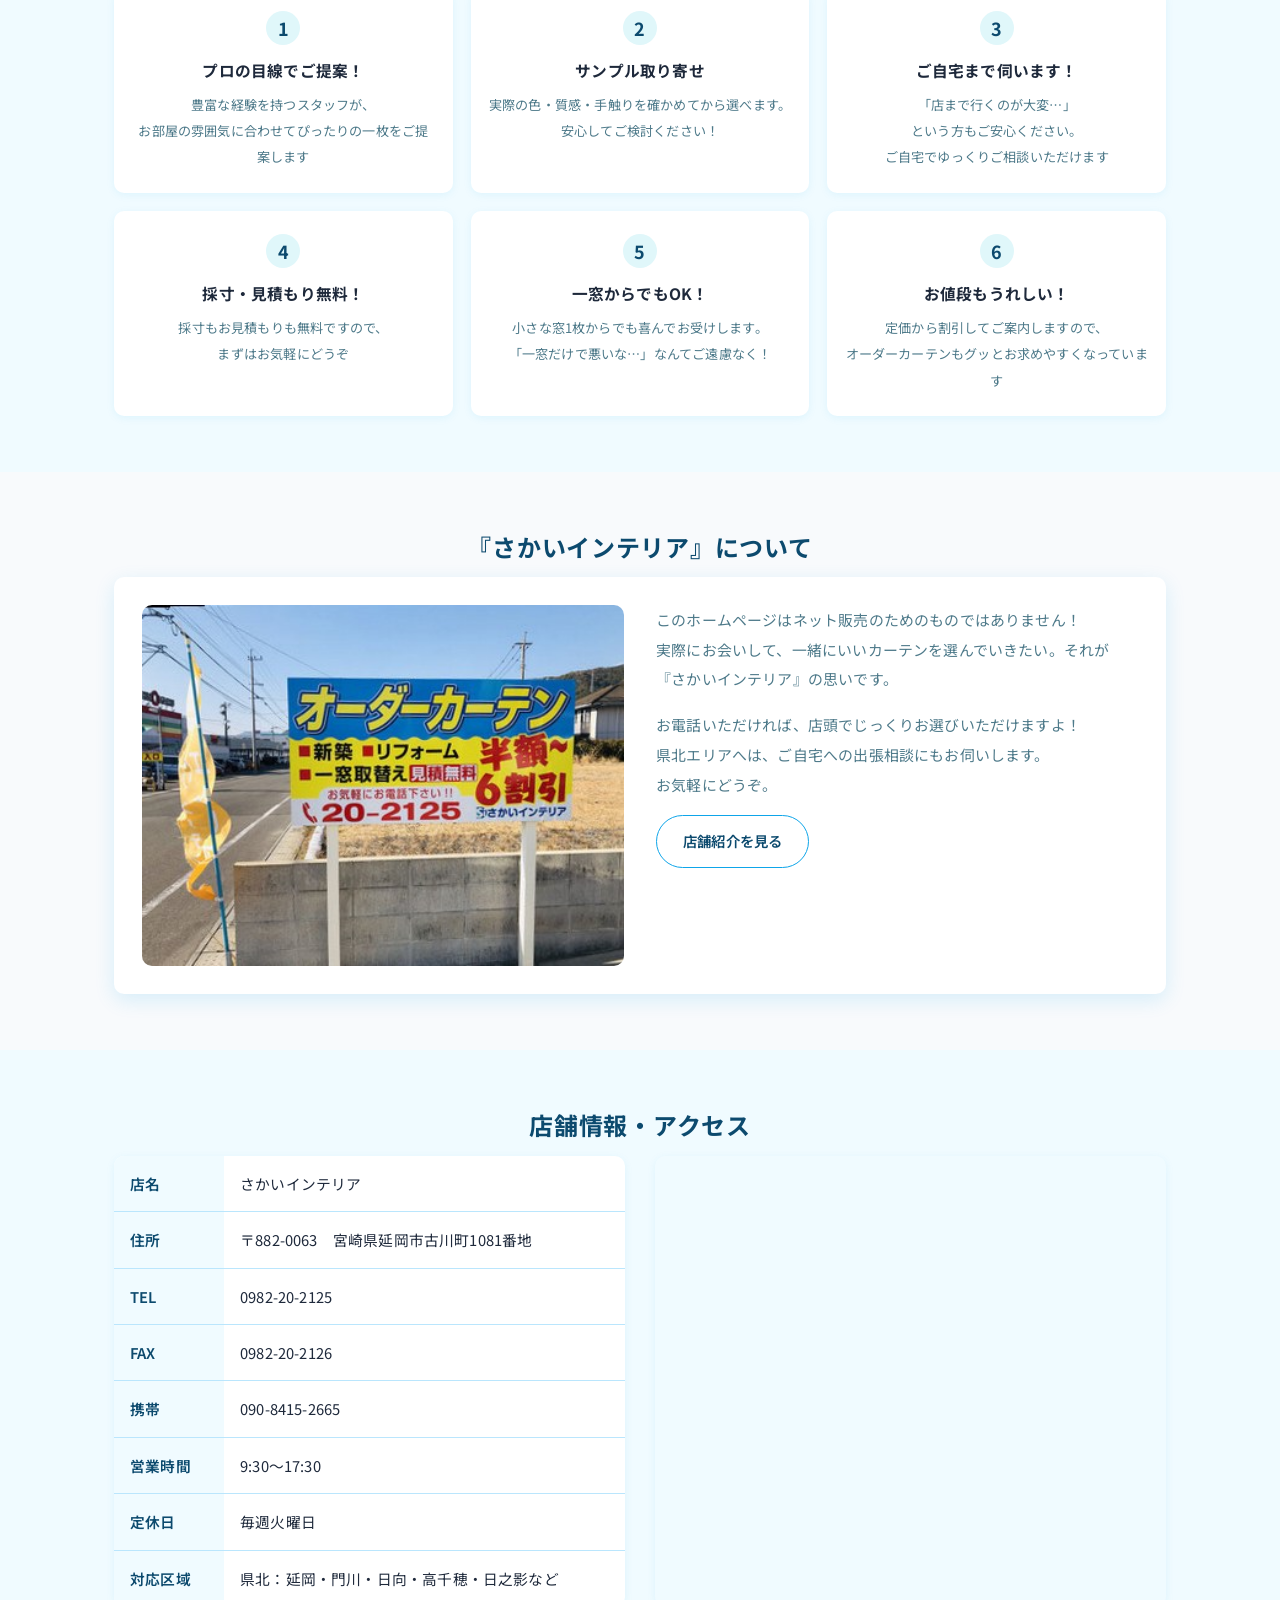
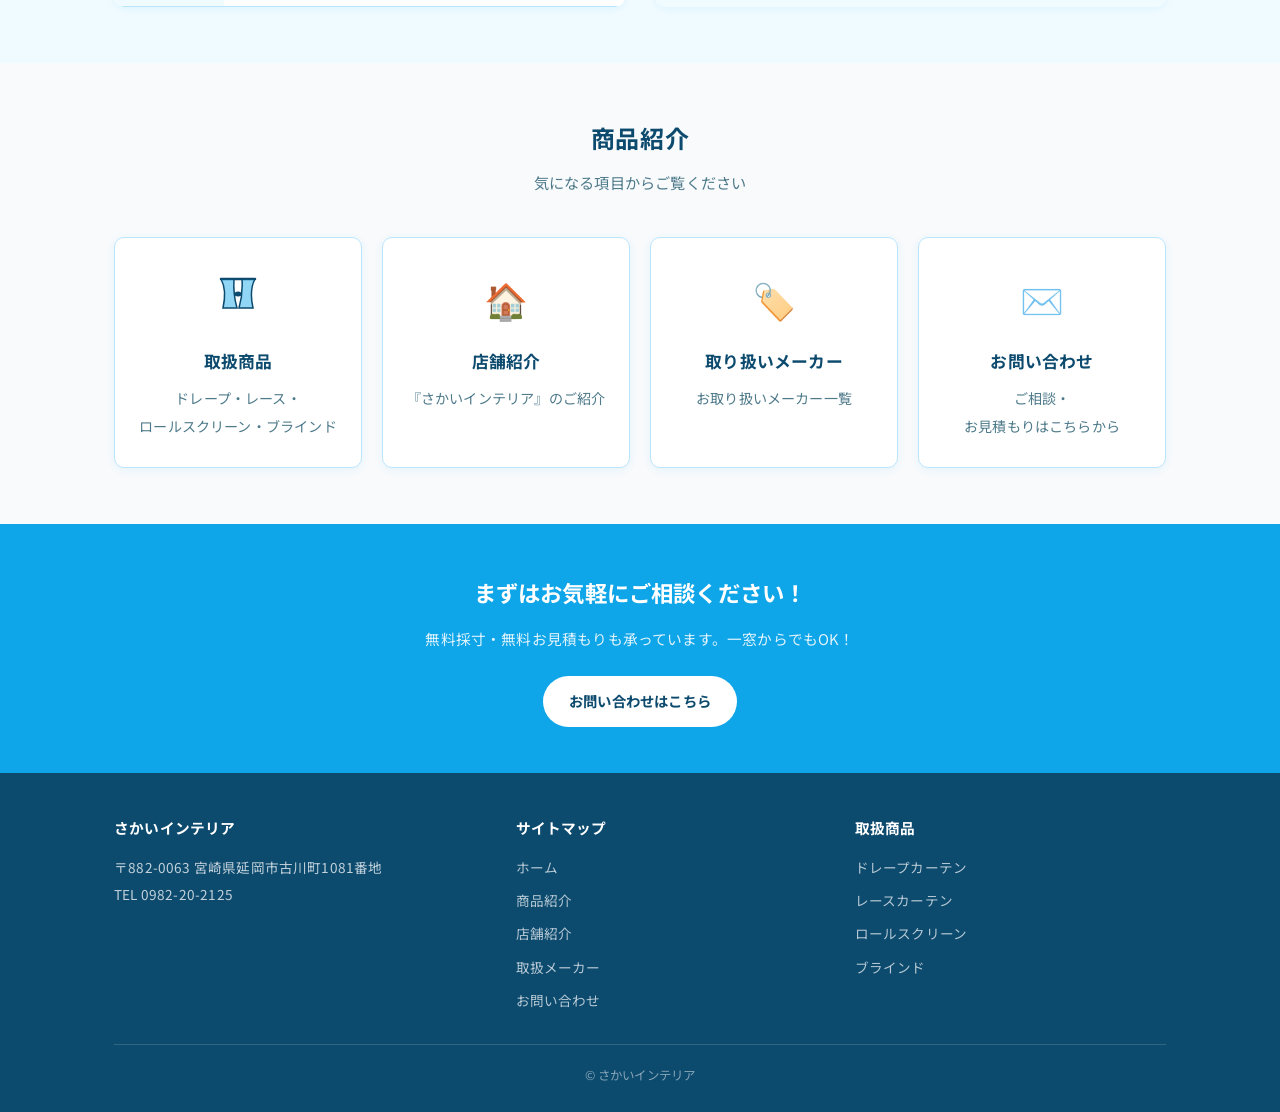
==== commit 229a898d: "ホーム・店舗・お問い合わせページの文章修正とメールフォーム削除" ====
--- a/index.html
+++ b/index.html
@@ -62,9 +62,9 @@
       <div class="appeal-item"><div class="num">1</div><h4>プロの目線でご提案！</h4><p>豊富な経験を持つスタッフが、お部屋の雰囲気に合わせてぴったりの一枚をご提案します</p></div>
       <div class="appeal-item"><div class="num">2</div><h4>サンプル取り寄せ</h4><p>実際の色・質感・手触りを確かめてから選べます。安心してご検討ください！</p></div>
       <div class="appeal-item"><div class="num">3</div><h4>ご自宅まで伺います！</h4><p>「店まで行くのが大変…」という方もご安心ください。ご自宅でゆっくりご相談いただけます</p></div>
-      <div class="appeal-item"><div class="num">4</div><h4>採寸・見積もり無料！</h4><p>費用のご不安は無用です。採寸もお見積もりも無料ですので、まずはお気軽にどうぞ</p></div>
+      <div class="appeal-item"><div class="num">4</div><h4>採寸・見積もり無料！</h4><p>採寸もお見積もりも無料ですので、まずはお気軽にどうぞ</p></div>
       <div class="appeal-item"><div class="num">5</div><h4>一窓からでもOK！</h4><p>小さな窓1枚からでも喜んでお受けします。「一窓だけで悪いな…」なんてご遠慮なく！</p></div>
-      <div class="appeal-item"><div class="num">6</div><h4>お値段もうれしい！</h4><p>定価から大きく割引してご案内しますので、オーダーカーテンもグッとお求めやすくなっています</p></div>
+      <div class="appeal-item"><div class="num">6</div><h4>お値段もうれしい！</h4><p>定価から割引してご案内しますので、オーダーカーテンもグッとお求めやすくなっています</p></div>
     </div>
   </div>
 </section>
@@ -76,7 +76,7 @@
       <img src="images/shop-outside-2.jpg" alt="さかいインテリア 店舗外観" class="shop-photo">
       <div>
         <p>このホームページはネット販売のためのものではありません！実際にお会いして、一緒にいいカーテンを選んでいきたい。それが『さかいインテリア』の思いです。</p>
-        <p>お電話いただければ、店頭でじっくりお選びいただけますよ！県北エリア（延岡・門川・日向・高千穂・日之影など）へは、ご自宅への出張相談にもお伺いします。お気軽にどうぞ。</p>
+        <p>お電話いただければ、店頭でじっくりお選びいただけますよ！県北エリアへは、ご自宅への出張相談にもお伺いします。お気軽にどうぞ。</p>
         <a class="btn outline" href="shop.html">店舗紹介を見る</a>
       </div>
     </div>
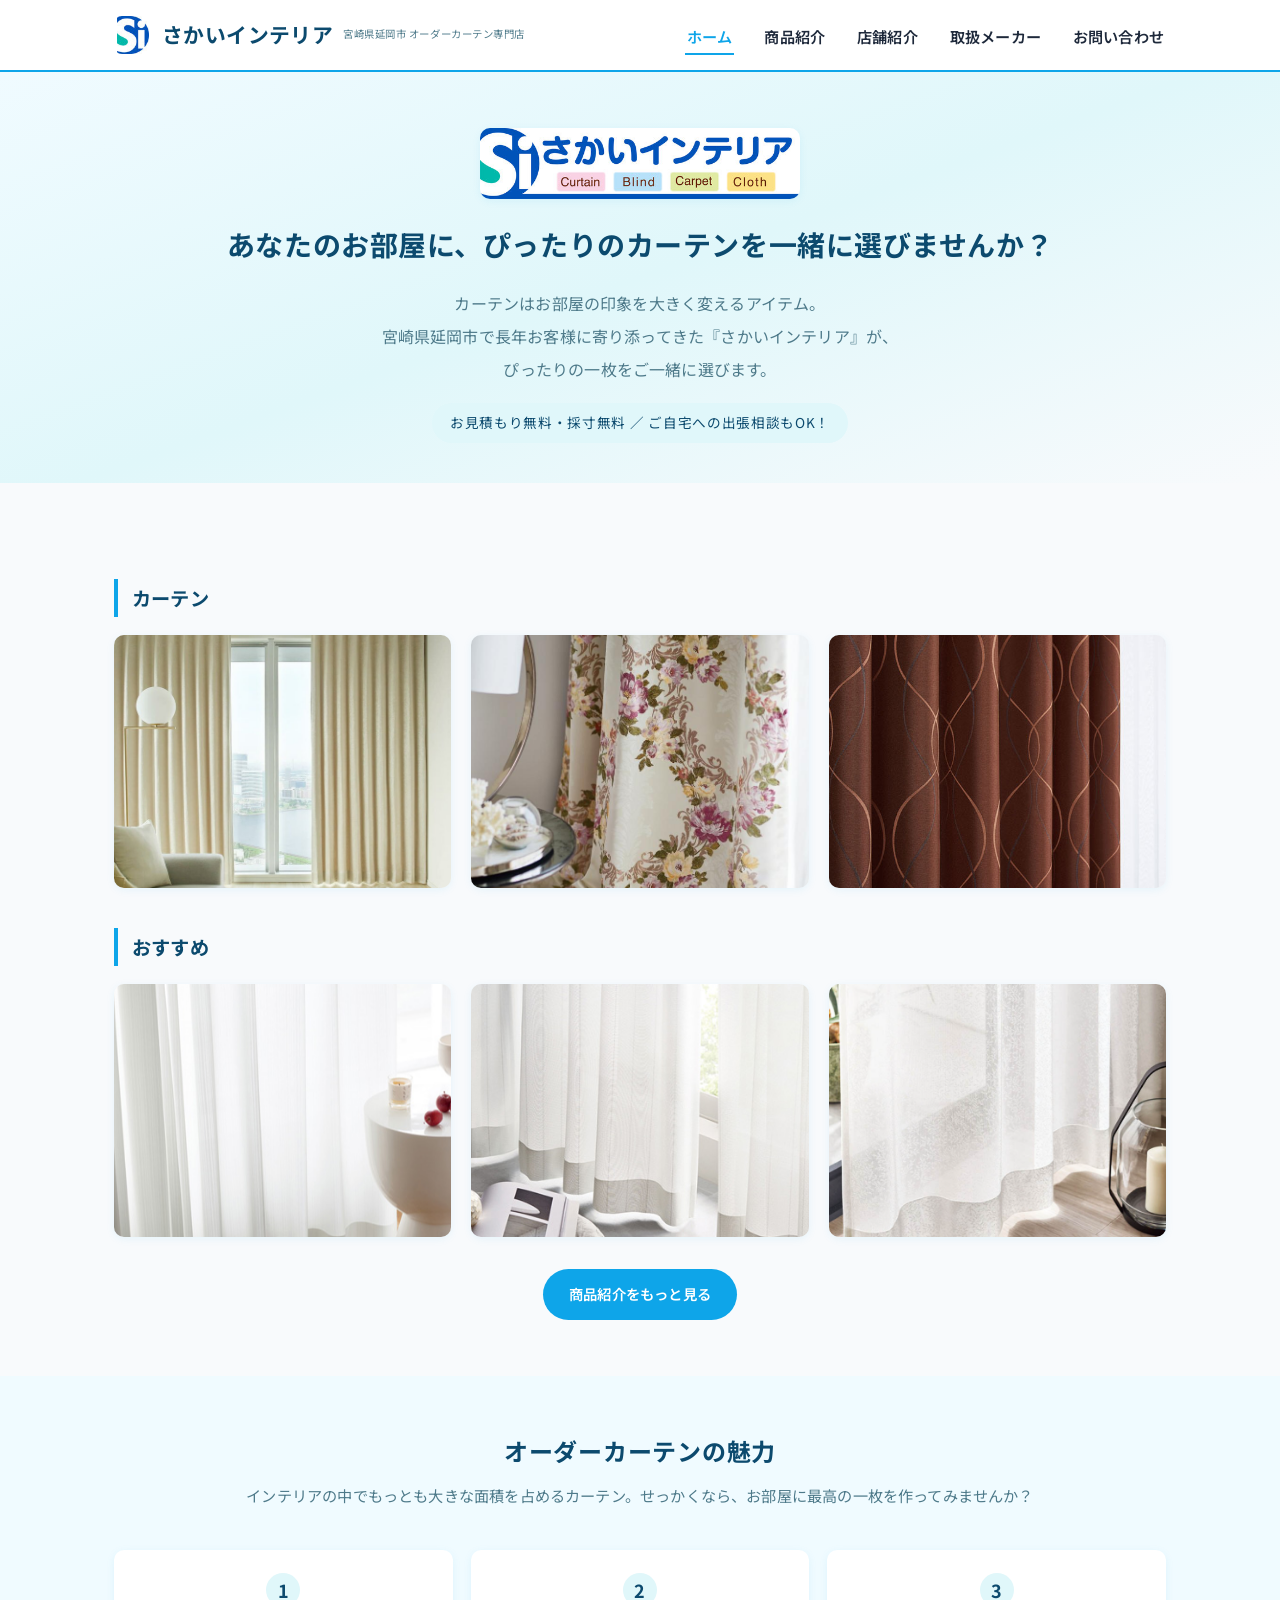
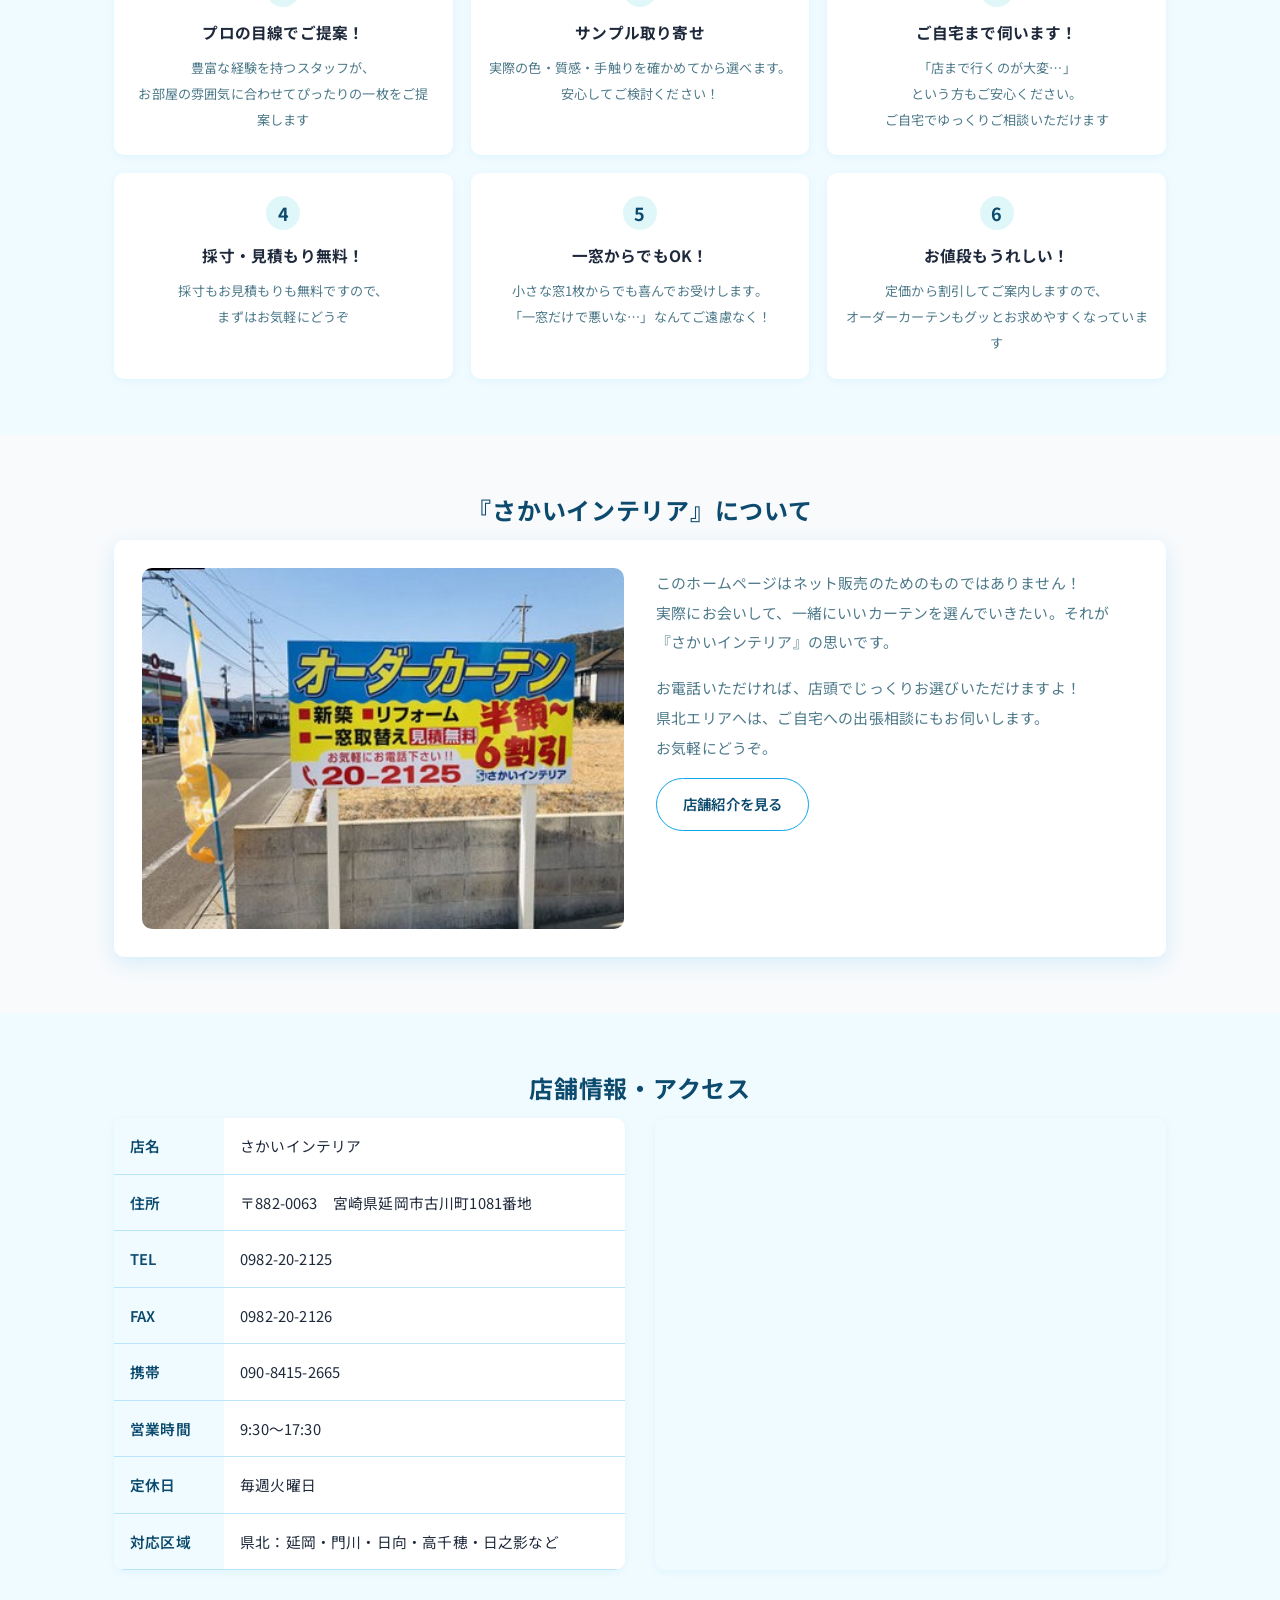
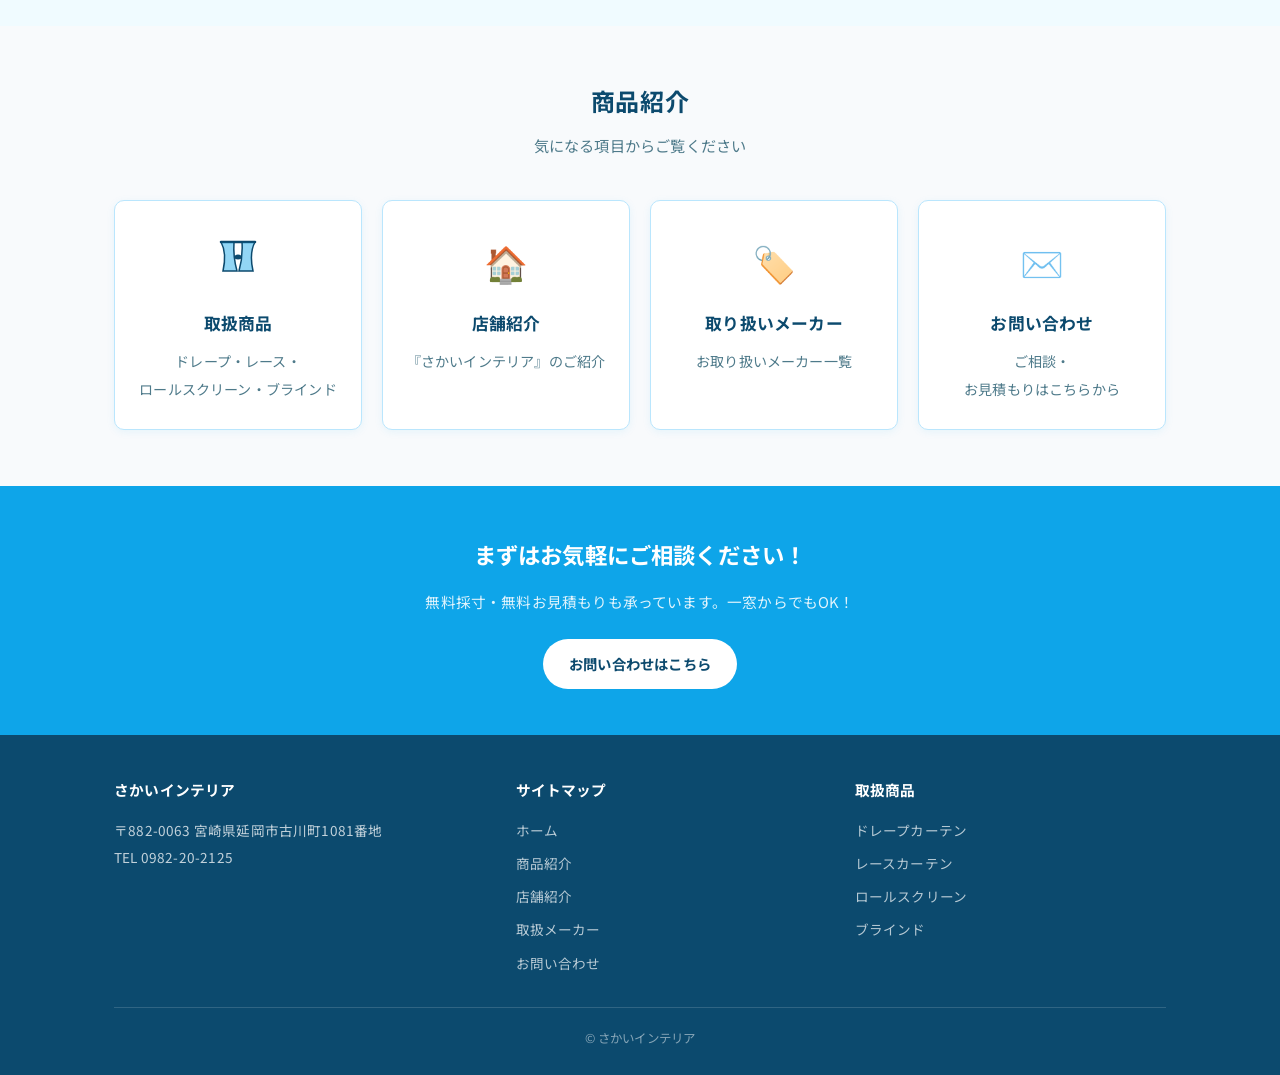
==== commit 40d5d00d: "ホーム：夏のおすすめ見出し削除・サブタイトル変更" ====
--- a/index.html
+++ b/index.html
@@ -38,12 +38,10 @@
 <!-- ① 夏のおすすめ -->
 <section>
   <div class="container">
-    <h2 class="section-title">夏のおすすめ</h2>
-
-    <h3 class="subsection-title">ドレープカーテン</h3>
+    <h3 class="subsection-title">カーテン</h3>
     <div class="seasonal-grid" id="summer-drape"></div>
 
-    <h3 class="subsection-title">レースカーテン</h3>
+    <h3 class="subsection-title">おすすめ</h3>
     <div class="seasonal-grid" id="summer-lace"></div>
 
     <div style="text-align:center; margin-top:32px;">
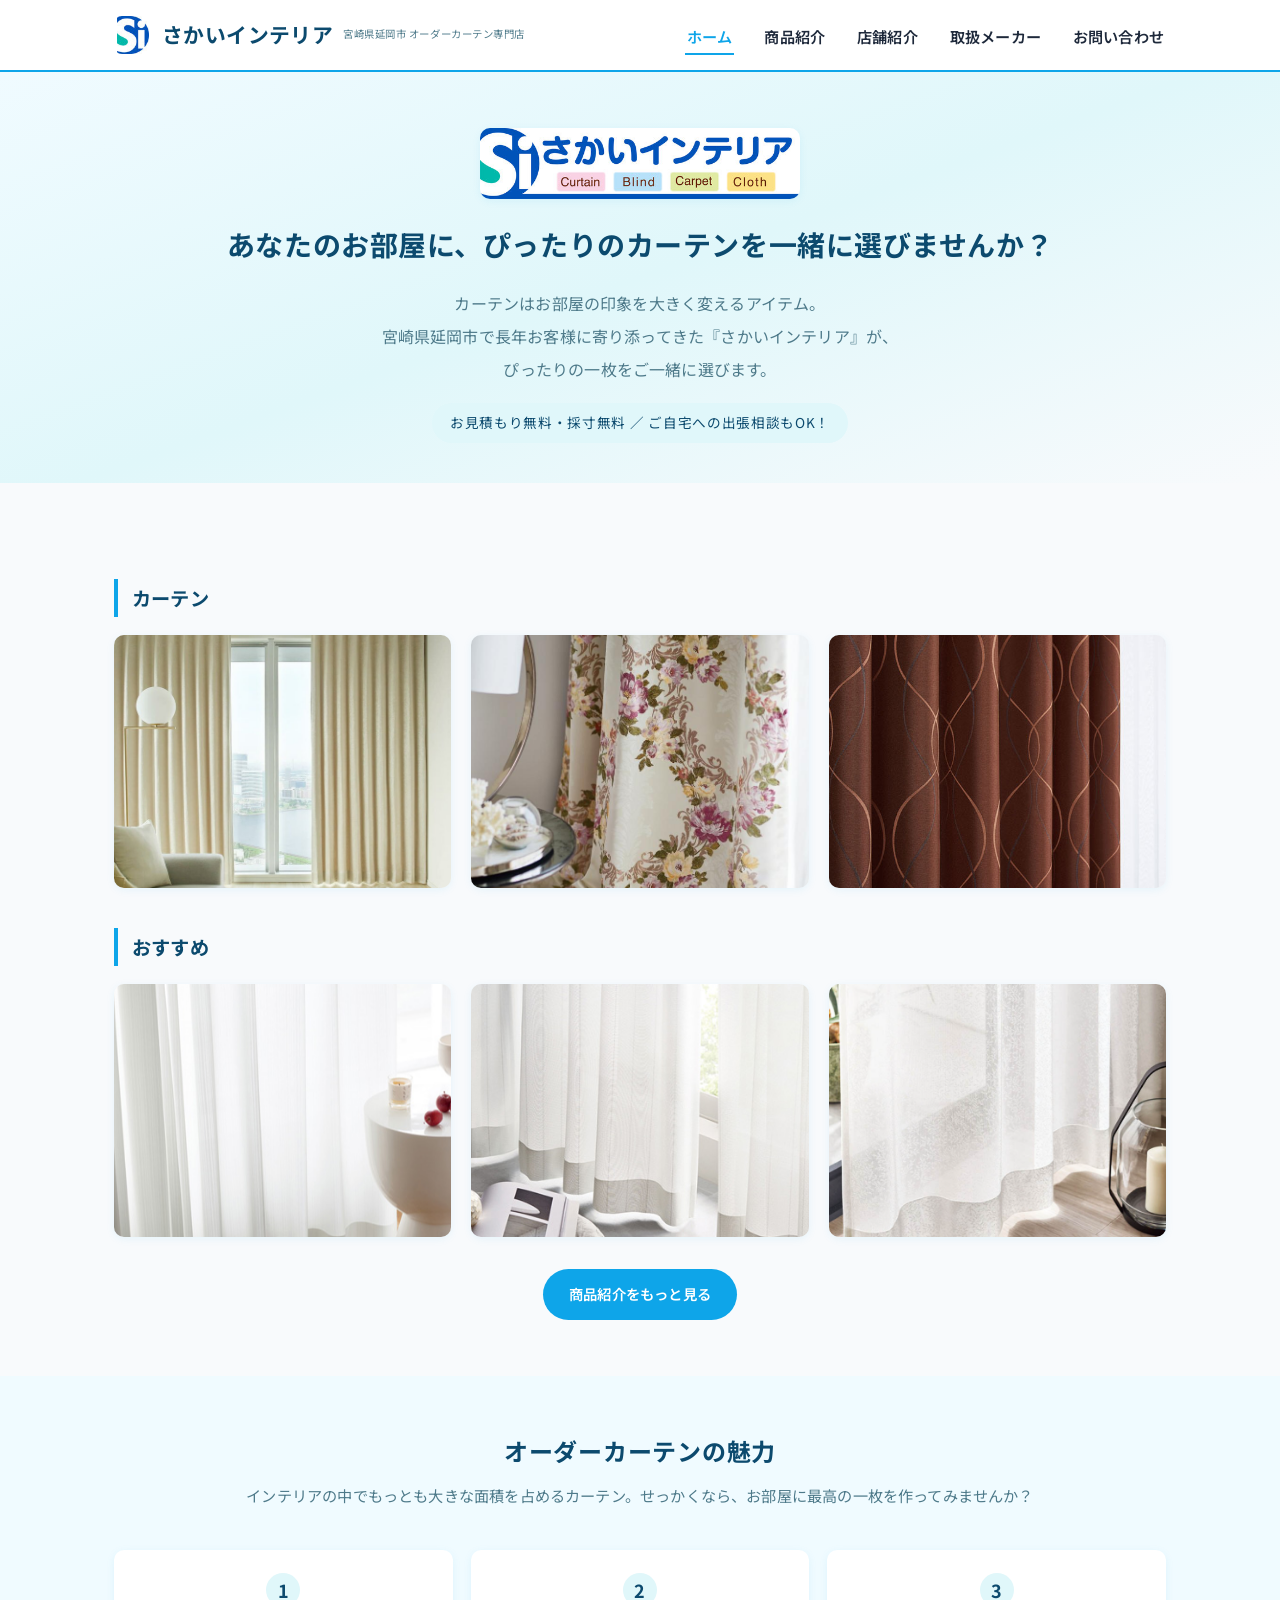
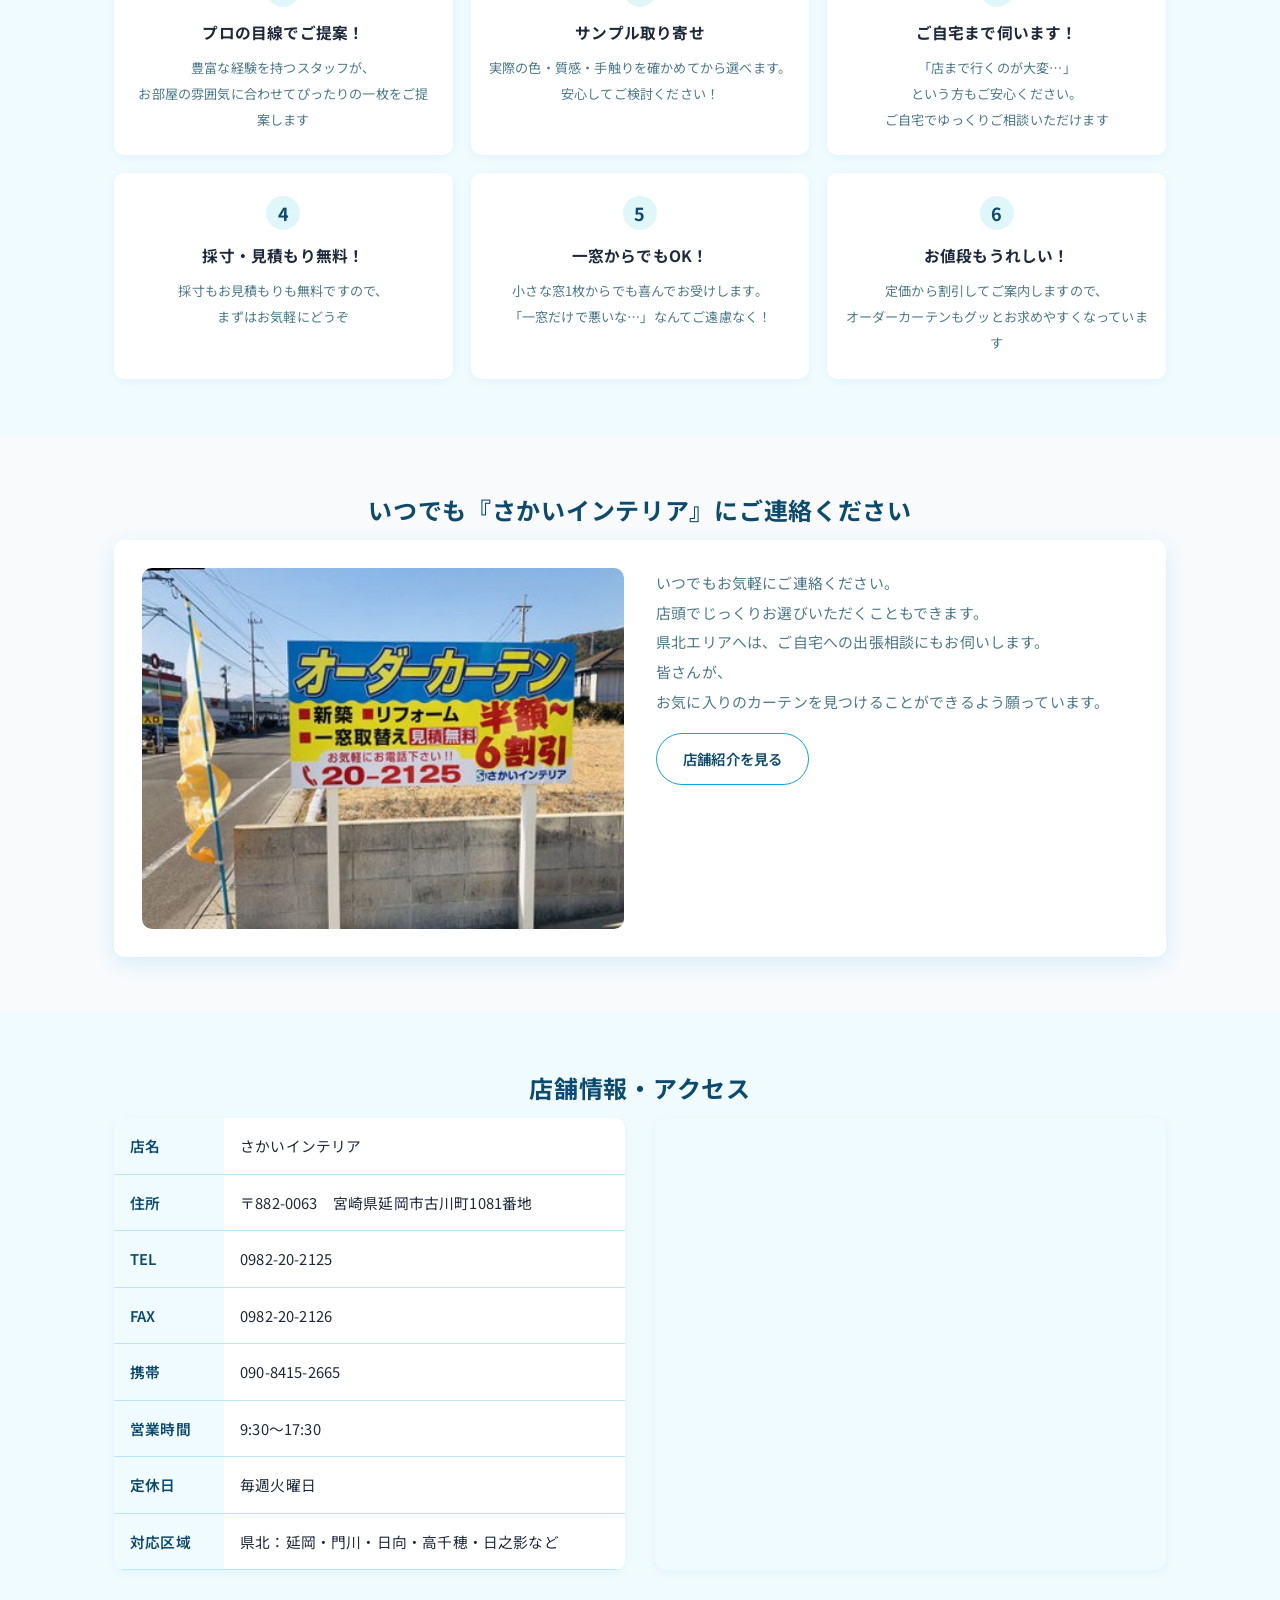
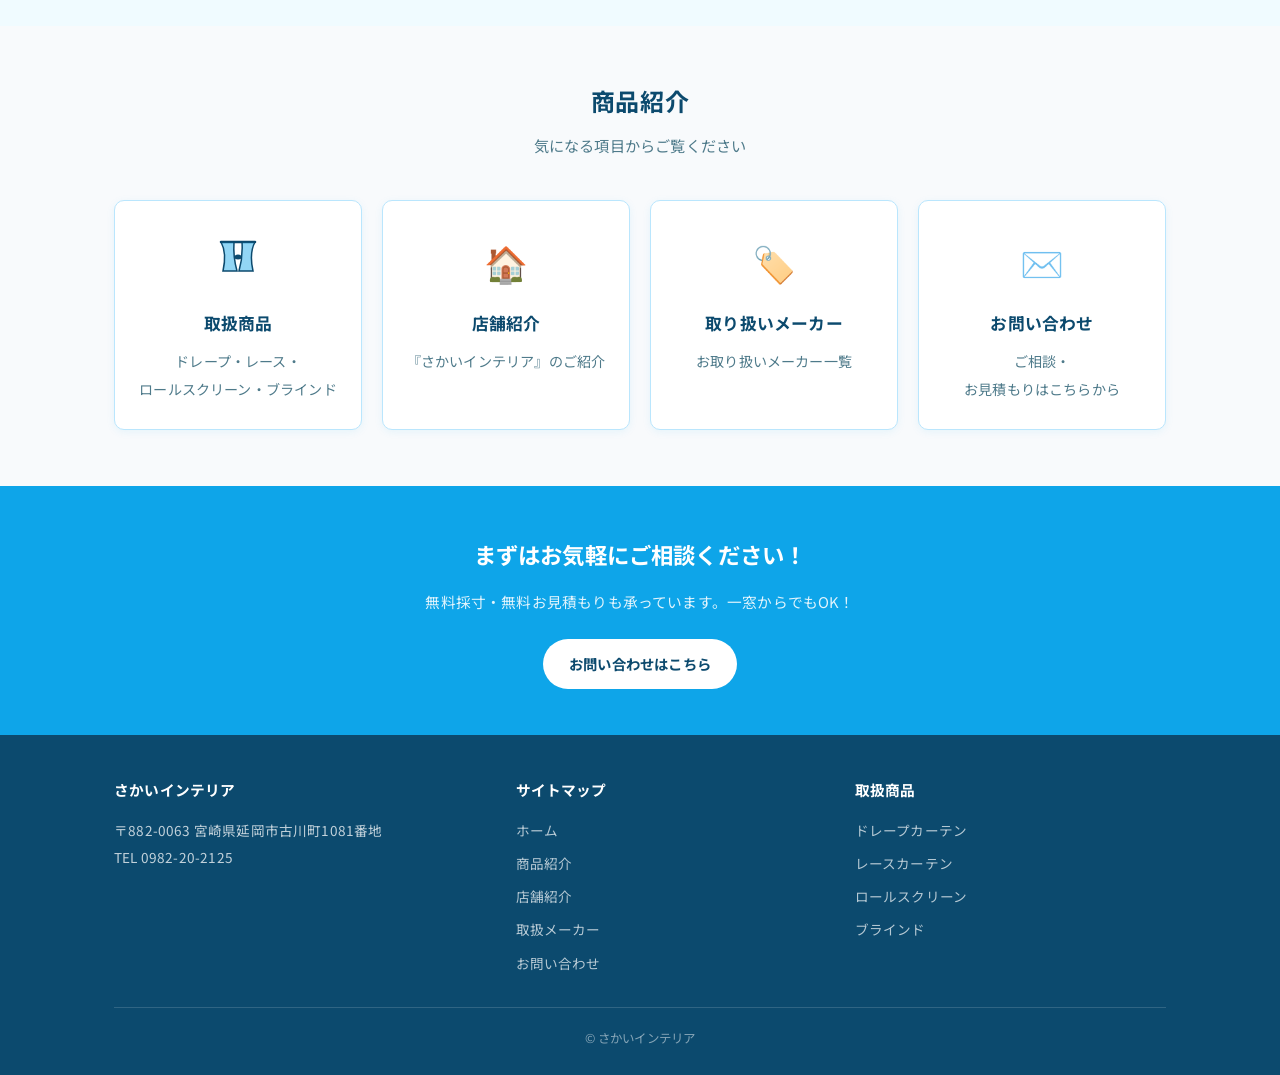
==== commit 74710d94: "ホーム：さかいインテリア紹介セクションの見出しと文章を変更" ====
--- a/index.html
+++ b/index.html
@@ -69,12 +69,11 @@
 
 <section>
   <div class="container">
-    <h2 class="section-title"><span style="white-space:nowrap;">『さかいインテリア』</span>について</h2>
+    <h2 class="section-title">いつでも<span style="white-space:nowrap;">『さかいインテリア』</span>にご連絡ください</h2>
     <div class="recommend-card">
       <img src="images/shop-outside-2.jpg" alt="さかいインテリア 店舗外観" class="shop-photo">
       <div>
-        <p>このホームページはネット販売のためのものではありません！実際にお会いして、一緒にいいカーテンを選んでいきたい。それが『さかいインテリア』の思いです。</p>
-        <p>お電話いただければ、店頭でじっくりお選びいただけますよ！県北エリアへは、ご自宅への出張相談にもお伺いします。お気軽にどうぞ。</p>
+        <p>いつでもお気軽にご連絡ください。<br>店頭でじっくりお選びいただくこともできます。<br>県北エリアへは、ご自宅への出張相談にもお伺いします。<br>皆さんが、お気に入りのカーテンを見つけることができるよう願っています。</p>
         <a class="btn outline" href="shop.html">店舗紹介を見る</a>
       </div>
     </div>
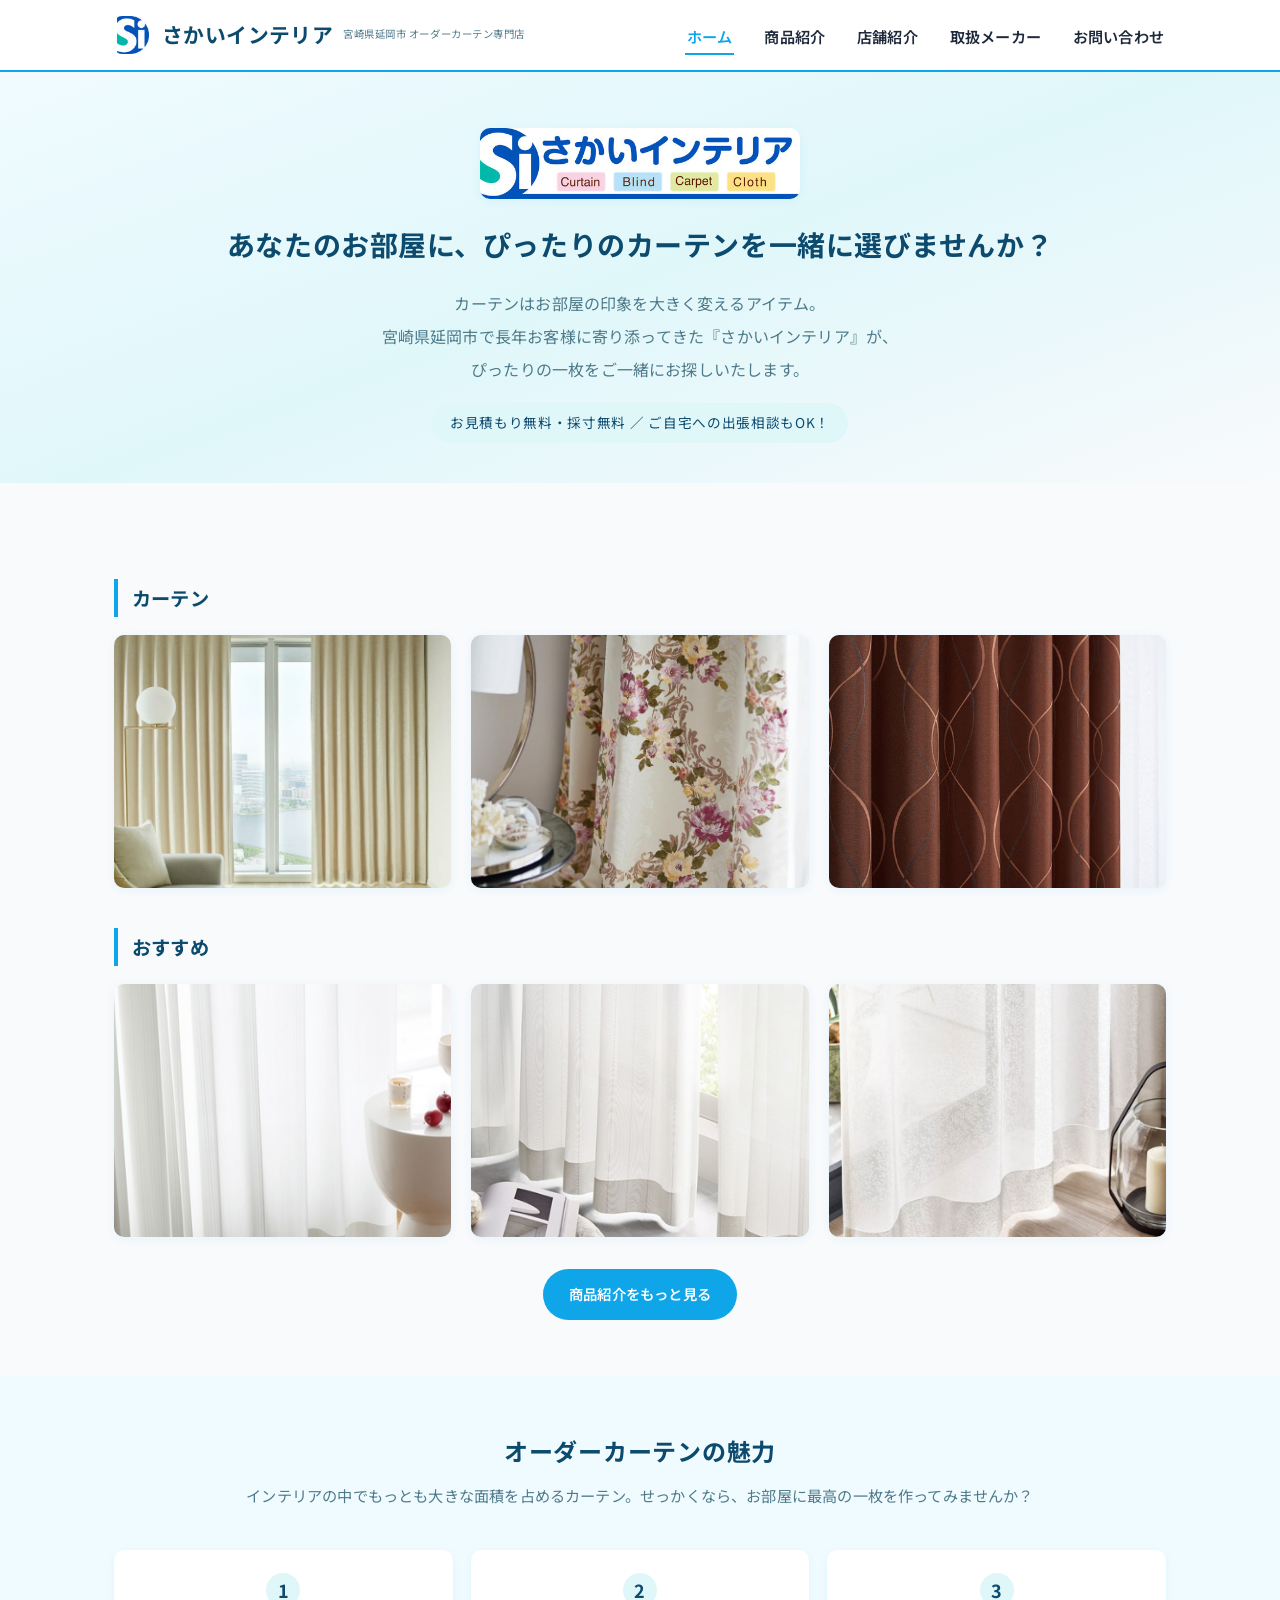
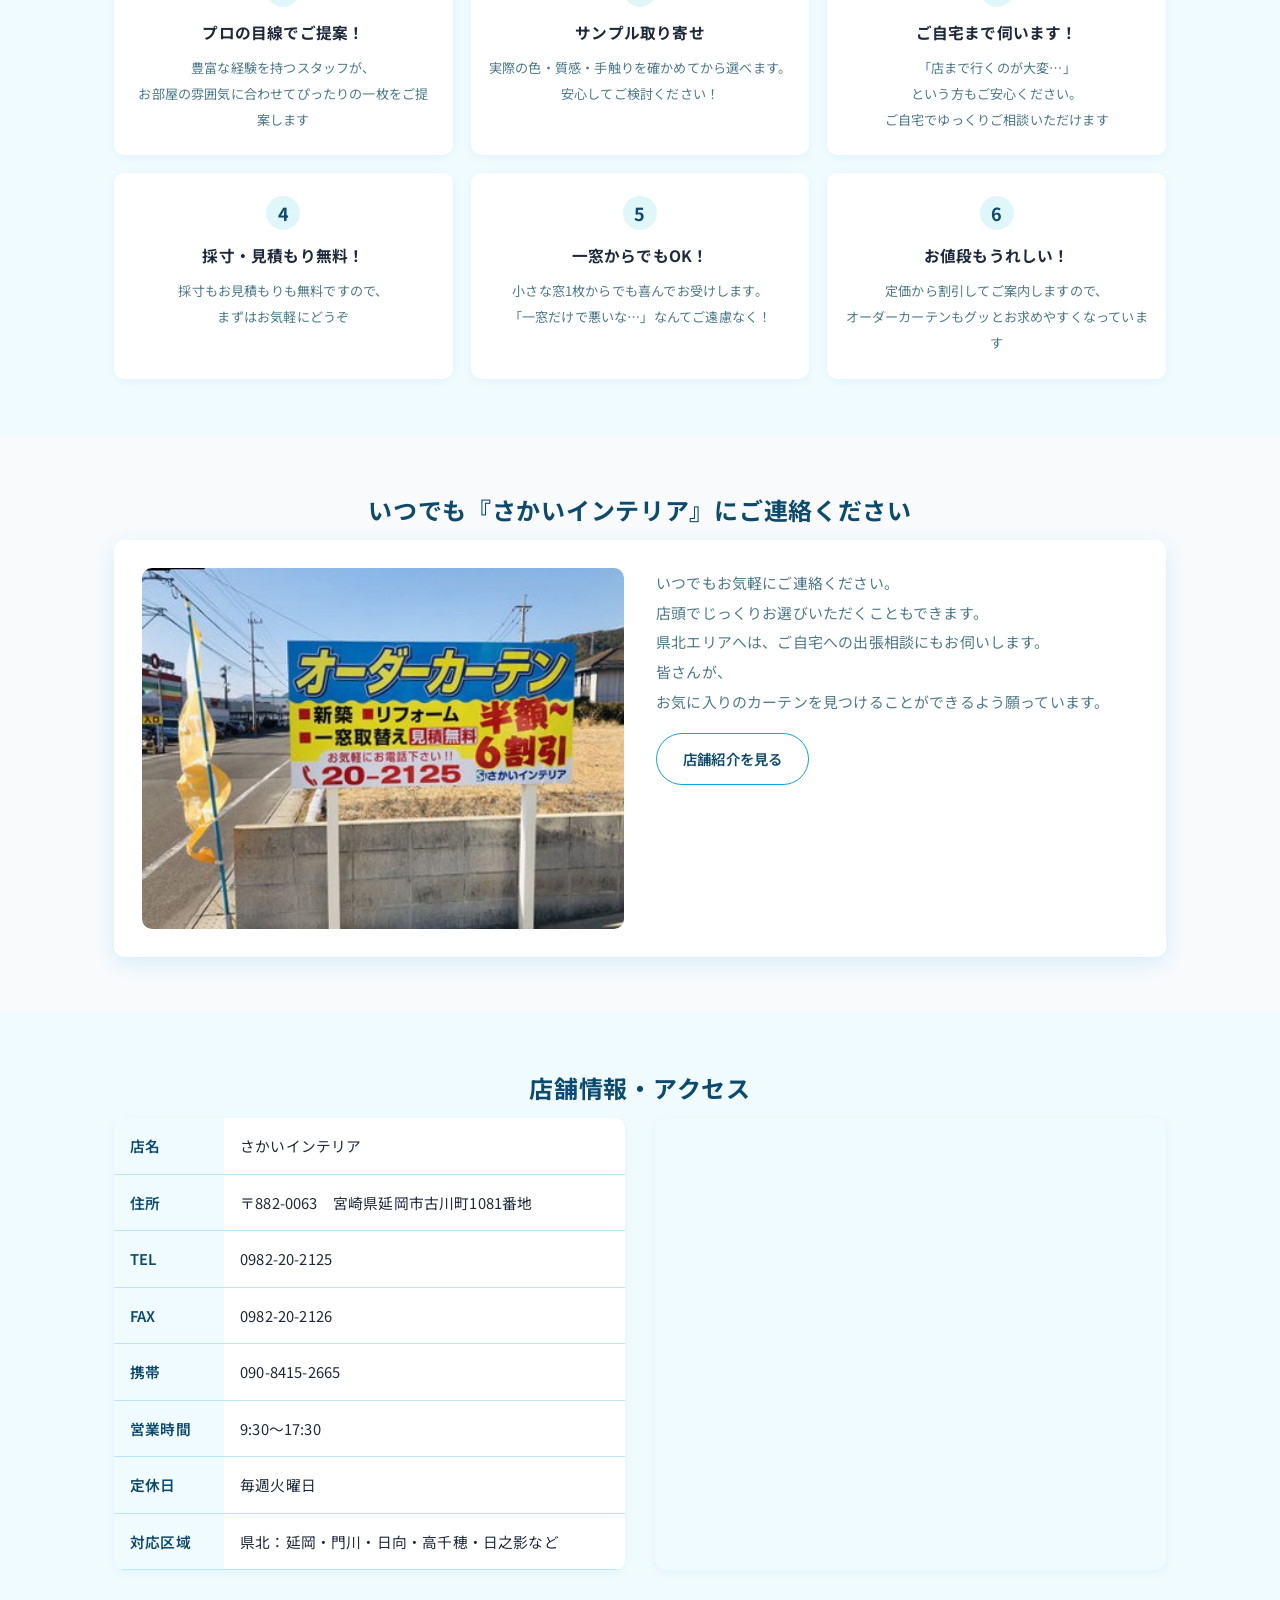
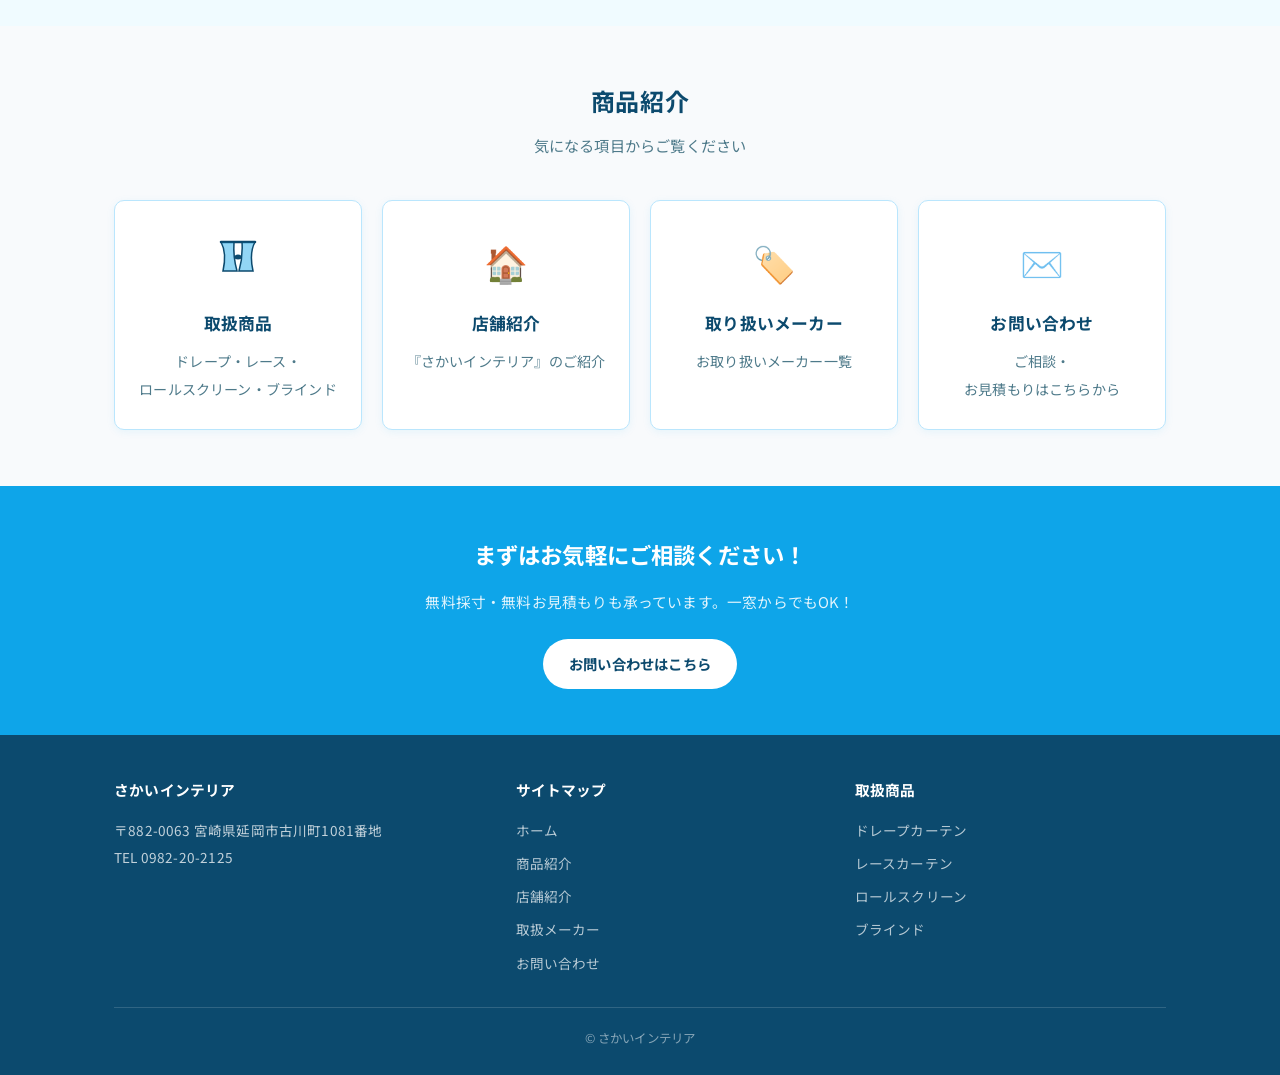
==== commit c318de5d: "ホーム：キャッチコピーの文末を「お探しいたします」に変更" ====
--- a/index.html
+++ b/index.html
@@ -30,7 +30,7 @@
   <div class="container">
     <img src="images/トップ写真.jpg" alt="さかいインテリア" class="page-banner">
     <h1>あなたのお部屋に、ぴったりのカーテンを一緒に選びませんか？</h1>
-    <p>カーテンはお部屋の印象を大きく変えるアイテム。宮崎県延岡市で長年お客様に寄り添ってきた<span style="white-space:nowrap;">『さかいインテリア』</span>が、ぴったりの一枚をご一緒に選びます。</p>
+    <p>カーテンはお部屋の印象を大きく変えるアイテム。宮崎県延岡市で長年お客様に寄り添ってきた<span style="white-space:nowrap;">『さかいインテリア』</span>が、ぴったりの一枚をご一緒にお探しいたします。</p>
     <span class="tagline">お見積もり無料・採寸無料 ／ ご自宅への出張相談もOK！</span>
   </div>
 </section>
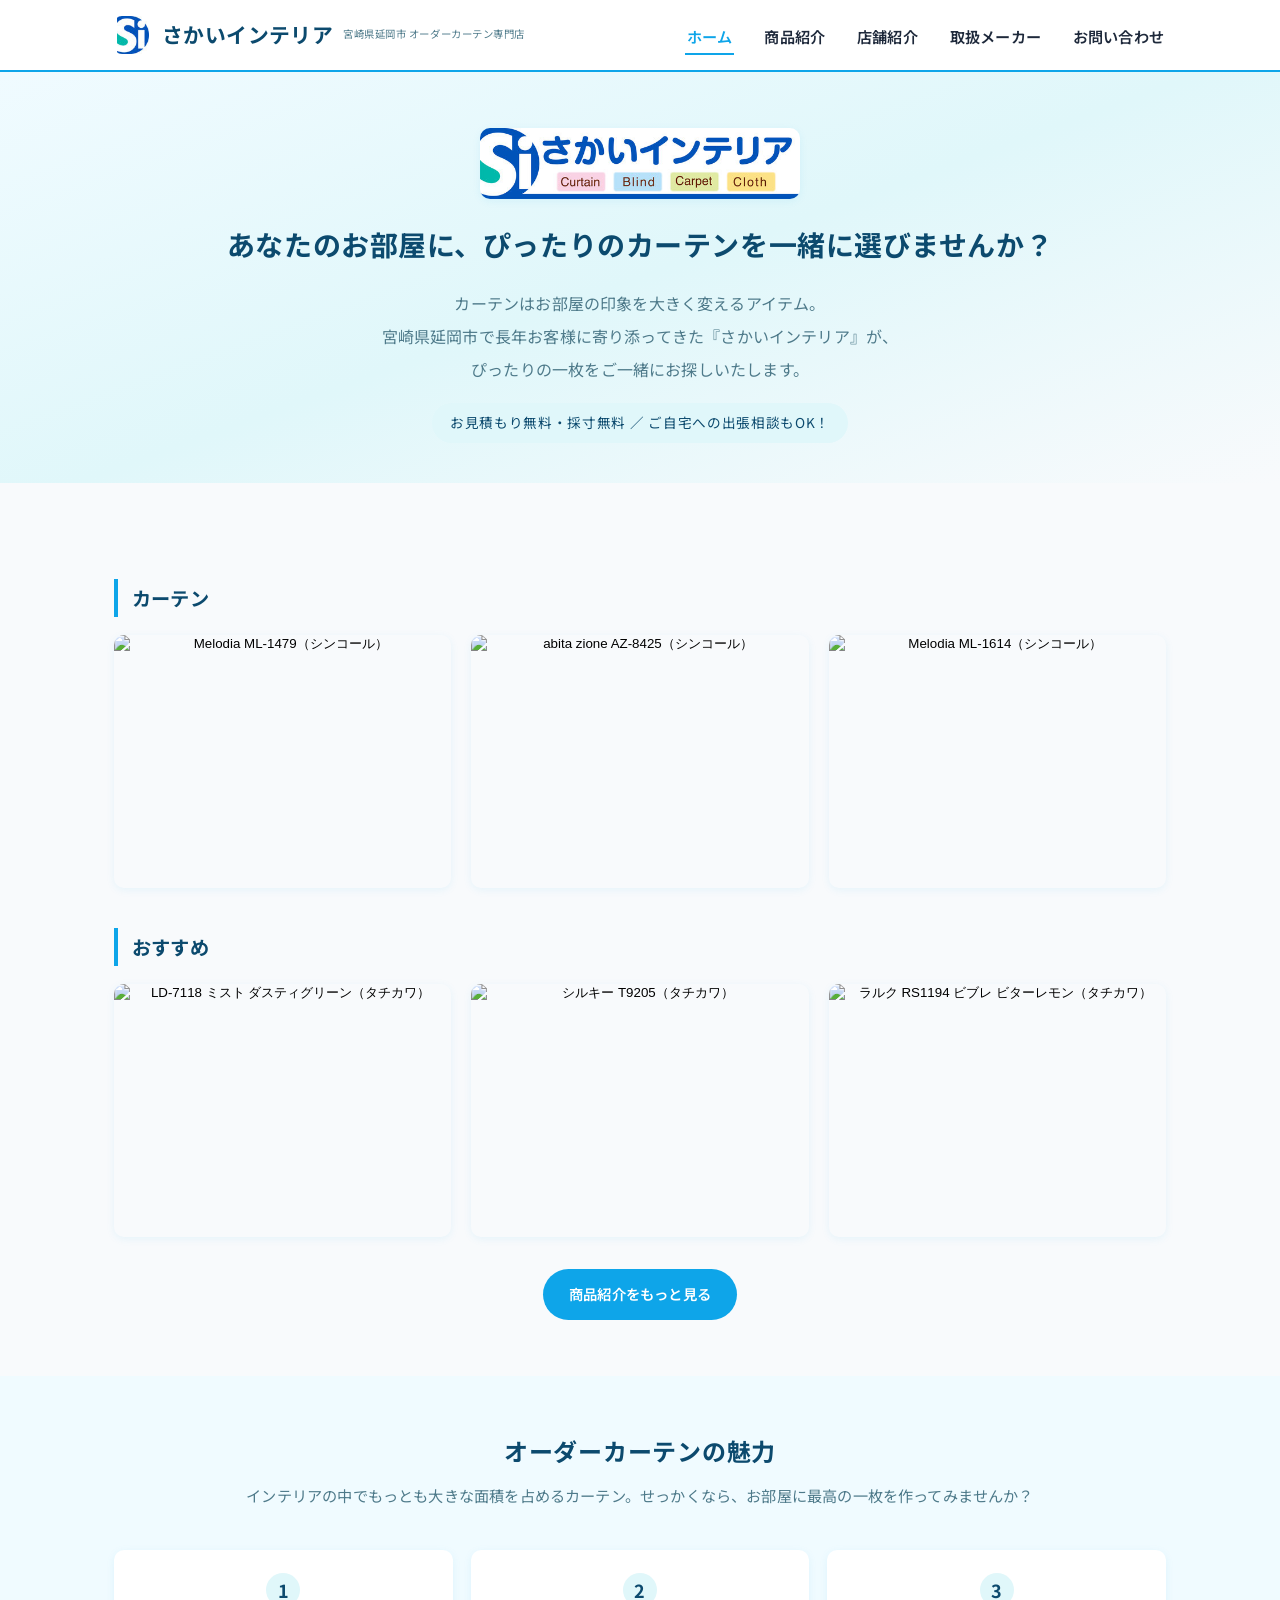
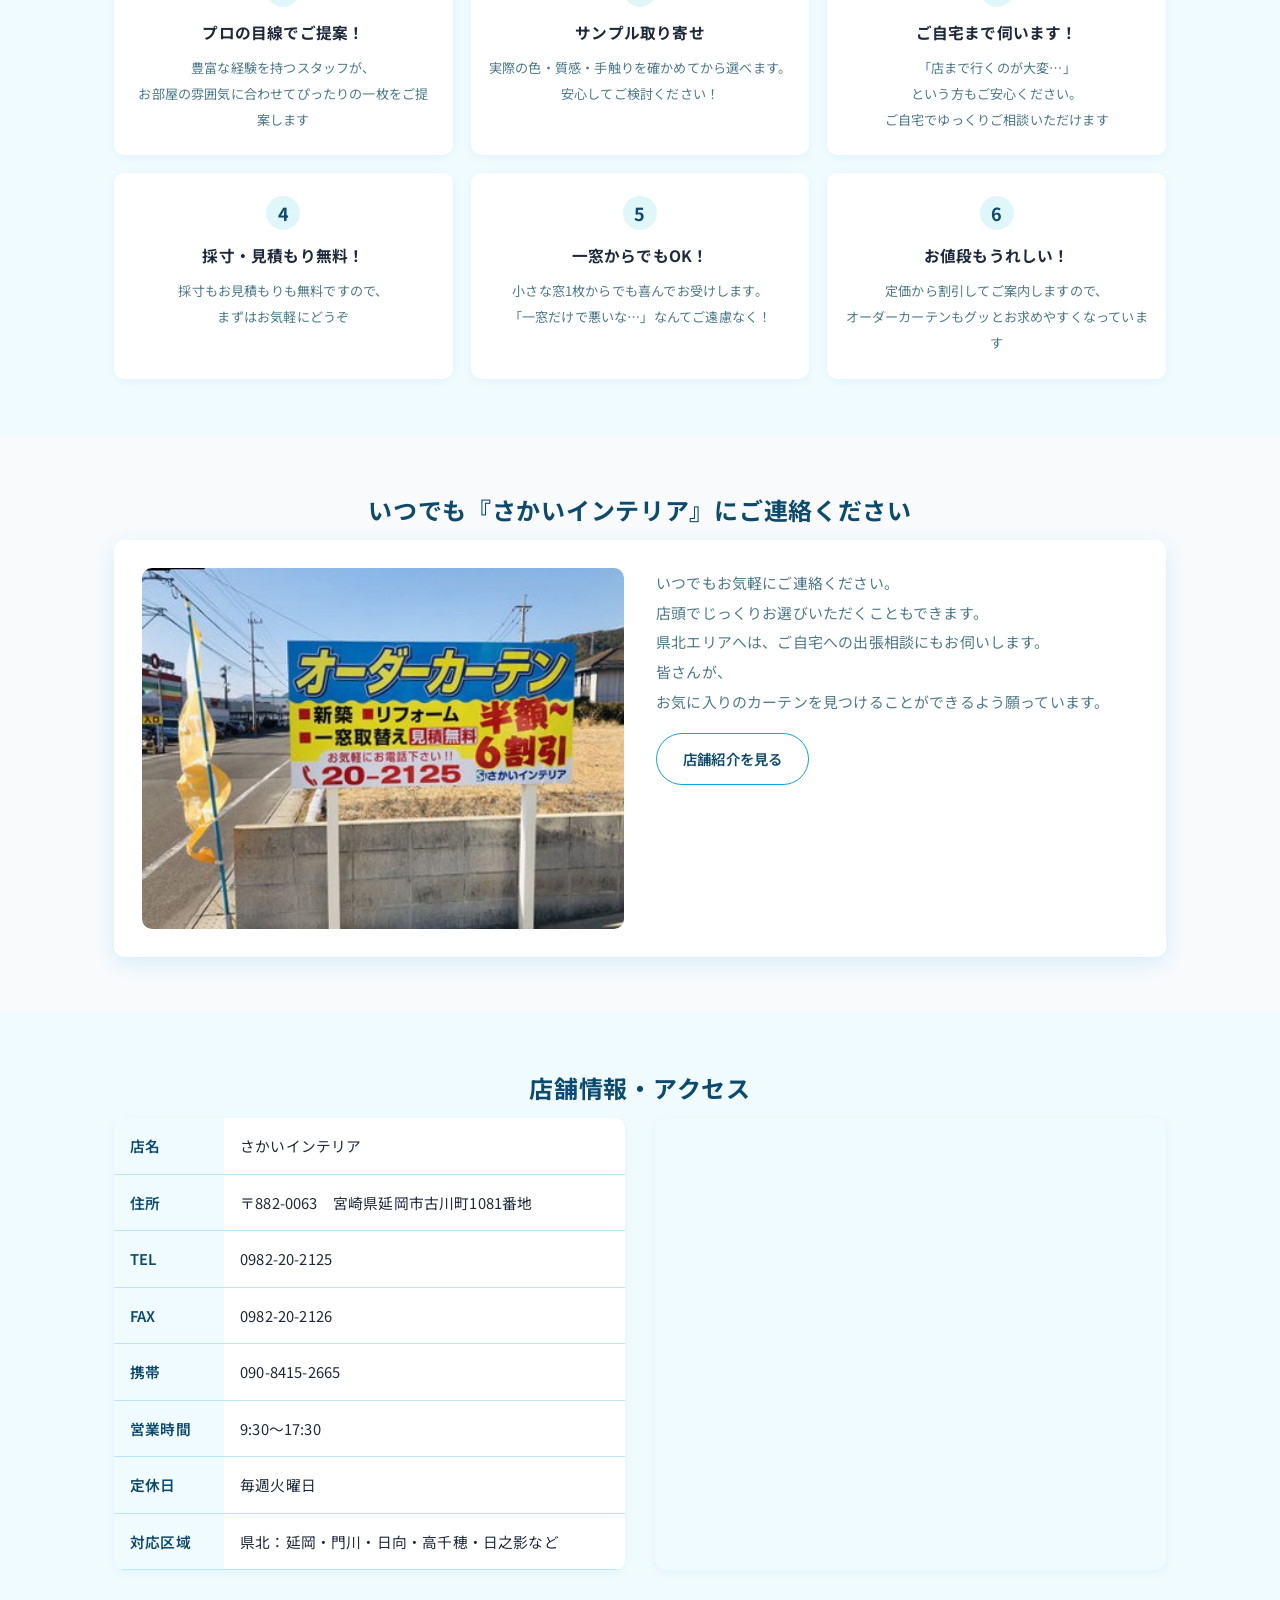
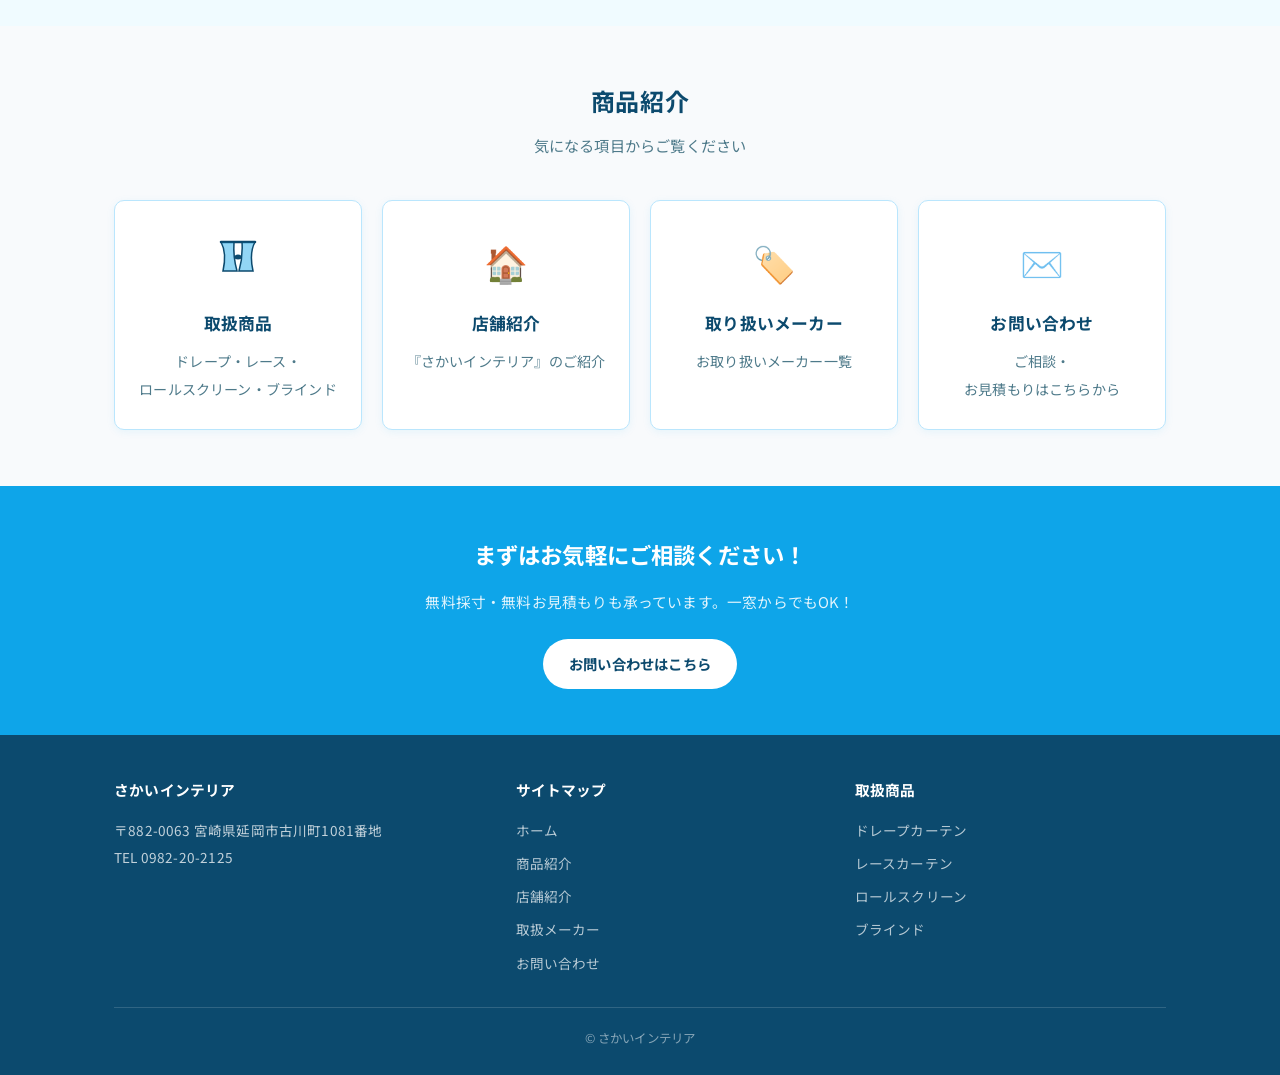
==== commit 70a0fe6d: "ホーム：おすすめ6商品の写真・詳細を新しい内容に更新" ====
--- a/index.html
+++ b/index.html
@@ -197,50 +197,50 @@
 <script>
   var SUMMER_DRAPE = [
     {
-      name: "サリーナ（サンゲツ）",
-      fullName: "【サンゲツ】サリーナ (Salina)",
-      desc: "ワッシャー加工が生む柔らかな陰影が、お部屋に高級感と安らぎを添えます。洗練された大人のシャーベットカラー（アイボリー・ベージュ・ピンク）で、上質なくつろぎの時間を。",
-      images: ["drape01-1.jpg", "drape01-2.png", "drape01-3.png"]
-    },
-    {
-      name: "FD-55205（リリカラ）",
-      fullName: "【リリカラ】FD-55205",
-      desc: "高密度に織り込まれた繊細なオーナメント柄に、花々が美しく咲き誇る一枚。立体感あふれる織りが、ホテルライクな上質空間を演出します。",
-      images: ["drape02-1.png", "drape02-2.png"]
-    },
-    {
-      name: "AZ-8419 abita（シンコール）",
-      fullName: "【シンコール】AZ-8419 (abita)",
-      desc: "艶やかな糸が描く曲線が、光の当たり方で様々な表情を見せてくれます。見るたびに新しい発見があるカーテンです。",
-      images: ["drape03-1.png", "drape03-2.png"]
+      name: "Melodia ML-1479（シンコール）",
+      fullName: "【シンコール】Melodia ML-1479",
+      desc: "夏の暑さ対策を重視する方に最適な遮熱カーテン。シンプルなデザインだから飽きが来ず、リビングにも寝室にも長くお使いいただけます。\n\n✔ 遮熱　✔ シンプル無地　✔ リビング・寝室どちらにもおすすめ",
+      images: ["①Melodia ML-1479　01.png", "①Melodia ML-1479　　02.png", "①Melodia ML-1479　生地.png"]
+    },
+    {
+      name: "abita zione AZ-8425（シンコール）",
+      fullName: "【シンコール】abita zione AZ-8425",
+      desc: "ベージュ系で人気の高いシンプルな遮熱ドレープ。太陽熱を反射して室温の上昇を抑え、省エネにも貢献します。どんなインテリアにも合わせやすい一枚です。\n\n✔ 遮熱　✔ ベージュ系　✔ 省エネ効果",
+      images: ["②abita zione AZ-8425　01.png", "②abita zione AZ-8425　02.png", "②abita zione AZ-8425　生地.png"]
+    },
+    {
+      name: "Melodia ML-1614（シンコール）",
+      fullName: "【シンコール】Melodia ML-1614",
+      desc: "昼間の視線をやさしくカットしながら自然光を柔らかく取り込む、UVカット効果も備えたレースカーテン。すっきりとした清潔感のある窓辺を演出します。\n\n✔ UVカット　✔ 視線カット　✔ 自然光を取り込む",
+      images: ["③Melodia ML-1614　01.png", "③Melodia ML-1614　02.png", "③Melodia ML-1614　生地.png"]
     }
   ];
 
   var SUMMER_LACE = [
     {
-      name: "LS-63501（リリカラ SALA）",
-      fullName: "【リリカラ SALA】LS-63501",
-      desc: "「迷ったらこれ」と自信を持っておすすめできる夏の万能レース。特殊繊維「涼しや」による遮熱・断熱効果で日差しをブロックし、ミラー機能で日中のプライバシーもしっかり守ります。防汚加工付きで長く清潔に。\n\n✔ 遮熱ミラー　✔ UVカット　✔ 防汚機能",
-      images: ["②LS-63501.png"]
-    },
-    {
-      name: "LS-63510（リリカラ SALA）",
-      fullName: "【リリカラ SALA】LS-63510",
-      desc: "ブライト糸の控えめなストライプが上品な印象を与える、シンプル住宅向けのミラーレース。遮熱機能でお部屋の温度上昇を抑えながら、ナチュラルテイストの雰囲気を保ちます。\n\n✔ 遮熱ミラー　✔ ストライプ柄　✔ ナチュラルテイスト",
-      images: ["①LS-63510.png"]
-    },
-    {
-      name: "LS-63523（リリカラ SALA）",
-      fullName: "【リリカラ SALA】LS-63523",
-      desc: "夏らしい爽やかなリーフ柄が窓辺を清々しく彩ります。遮熱ミラー機能で暑さをブロックしながら防カビ加工で清潔に。グリーン系インテリアとの相性が抜群です。\n\n✔ 遮熱ミラー　✔ 防カビ　✔ リーフ柄",
-      images: ["③LS-63523.png"]
+      name: "LD-7118 ミスト ダスティグリーン（タチカワ）",
+      fullName: "【タチカワ】LD-7118「ミスト（ダスティグリーン）」",
+      desc: "優しい布のような質感と、少しくすみのあるダスティグリーンが魅力のバーチカルブラインド。縦のラインが空間を広く見せ、観葉植物との相性も抜群。北欧・ナチュラル・ジャパンディスタイルに特によく合います。ウォッシャブル対応でお手入れも安心です。\n\n✔ ダスティグリーン　✔ ウォッシャブル　✔ 縦ラインで空間を広く見せる",
+      images: ["①LD-7118「ミスト（ダスティグリーン）」.png"]
+    },
+    {
+      name: "シルキー T9205（タチカワ）",
+      fullName: "【タチカワ】シルキー T9205",
+      desc: "シルキーシリーズの人気カラー。マットで上品な質感のアルミ製ブラインドで、耐久性が高く長くお使いいただけます。スラット幅25mmで羽根の角度を細かく調整でき、採光と視線コントロールが非常にしやすい一枚です。夏は日差しを遮りながら風を取り込むこともできます。\n\n✔ アルミ製・耐久性高い　✔ 採光調整しやすい　✔ お手入れ簡単",
+      images: ["②タチカワ　シルキーT9205.png"]
+    },
+    {
+      name: "ラルク RS1194 ビブレ ビターレモン（タチカワ）",
+      fullName: "【タチカワ】ラルク RS1194 ビブレ「ビターレモン」",
+      desc: "ざっくりとした天然素材風の織りと、明るいイエローグリーン（ビターレモン）が印象的なロールスクリーン。お部屋全体を明るく元気な雰囲気にしてくれます。ナチュラル家具や木目との相性が抜群で、ダイニングや子ども部屋のアクセントカラーにも最適。防炎・ウォッシャブル対応です。\n\n✔ ビターレモン　✔ 防炎　✔ ウォッシャブル　✔ ナチュラル素材感",
+      images: ["③RS1194 ビブレ「ビターレモン」.png"]
     }
   ];
 
   document.addEventListener("DOMContentLoaded", function () {
     if (window.SakaiGallery) {
-      window.SakaiGallery.render("summer-drape", SUMMER_DRAPE, "images/夏のおすすめ/ドレープカーテン/");
-      window.SakaiGallery.render("summer-lace", SUMMER_LACE, "images/夏のおすすめ/レースカーテン/");
+      window.SakaiGallery.render("summer-drape", SUMMER_DRAPE, "images/おすすめ/カーテン/");
+      window.SakaiGallery.render("summer-lace", SUMMER_LACE, "images/おすすめ/おすすめ/");
     }
   });
 </script>
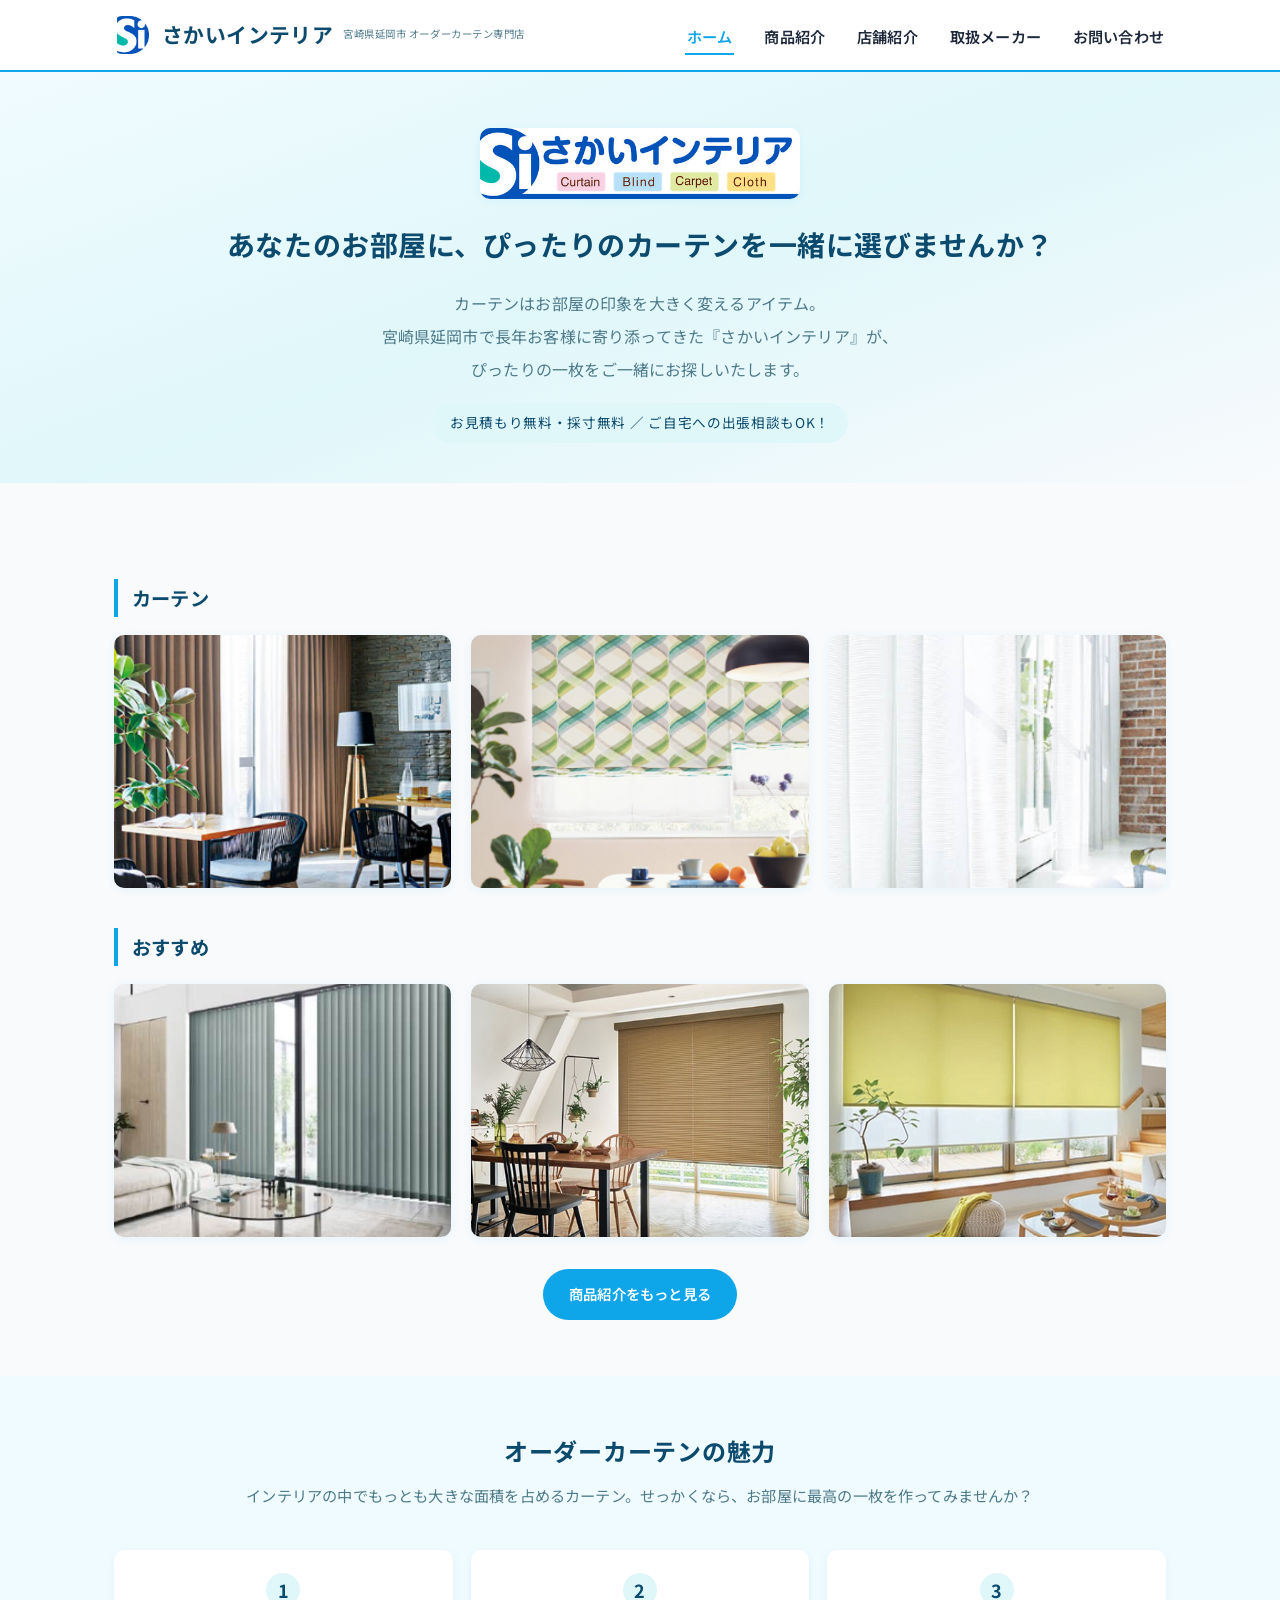
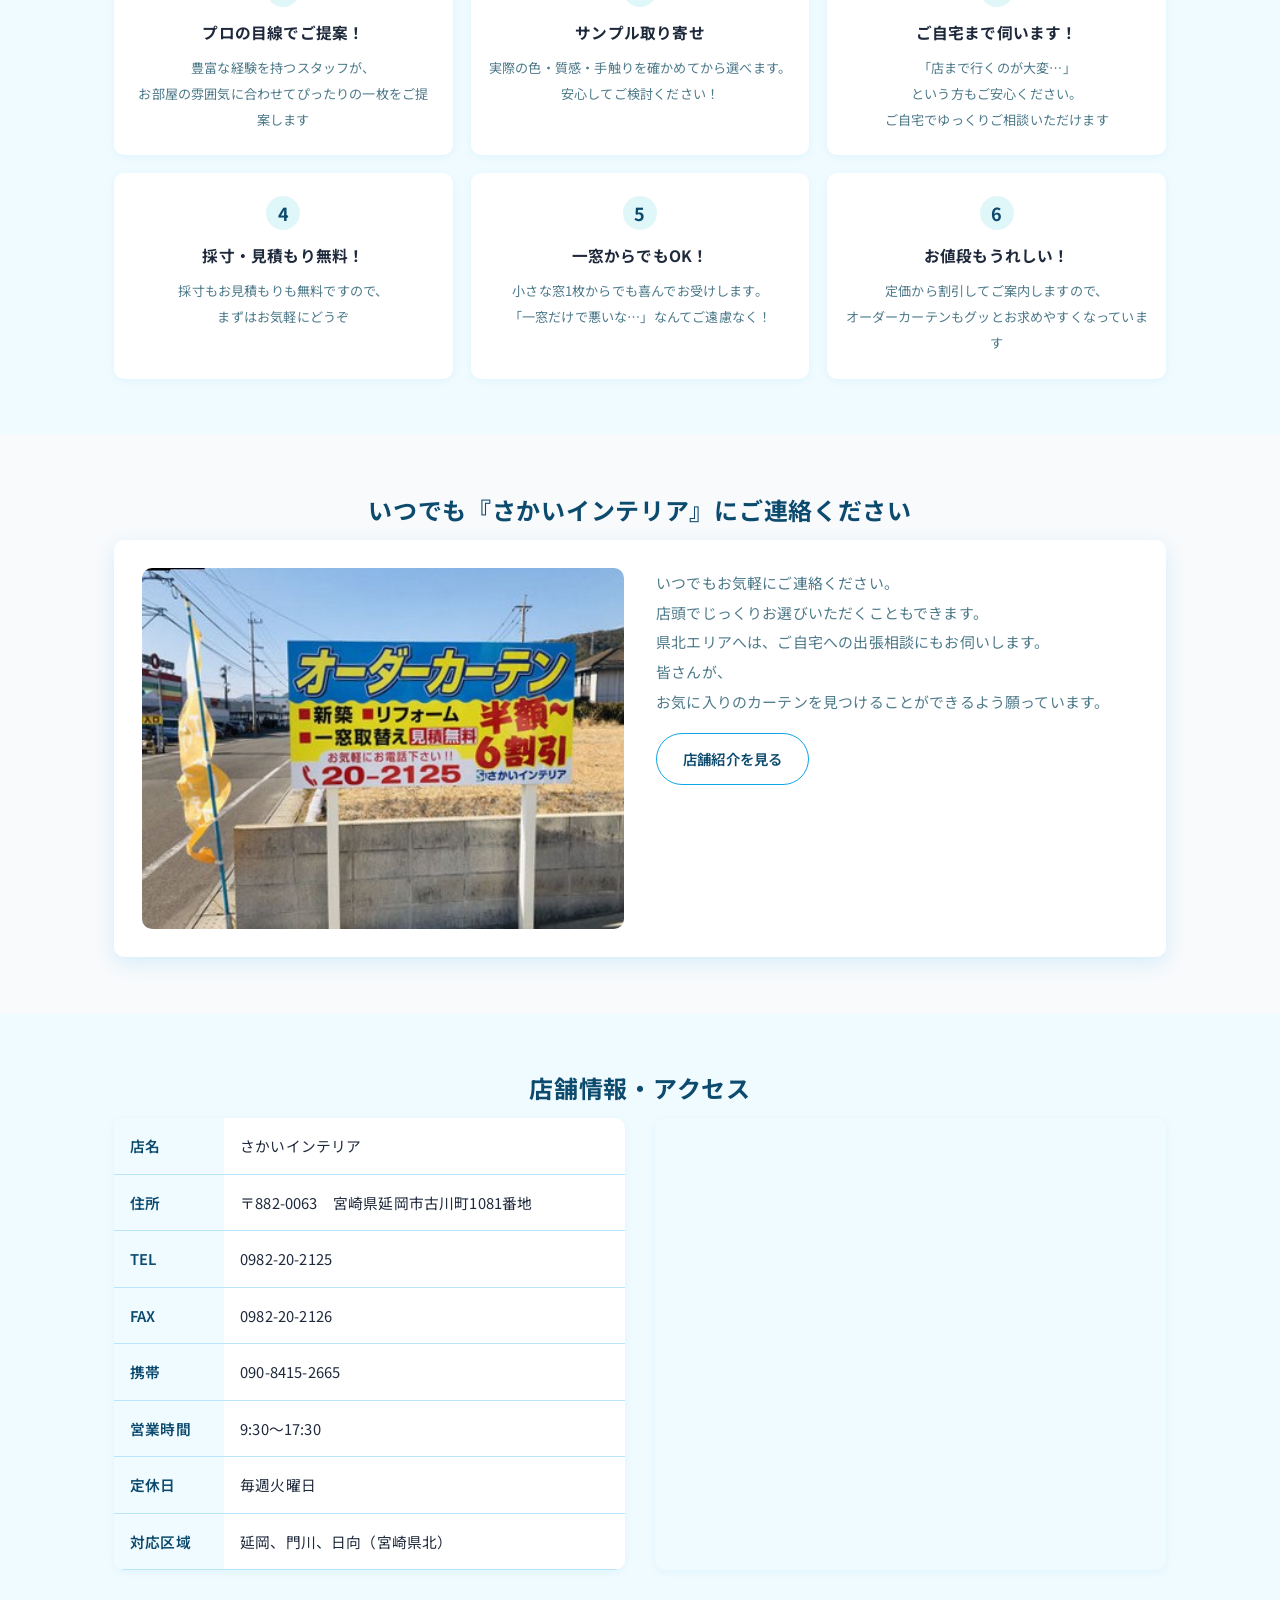
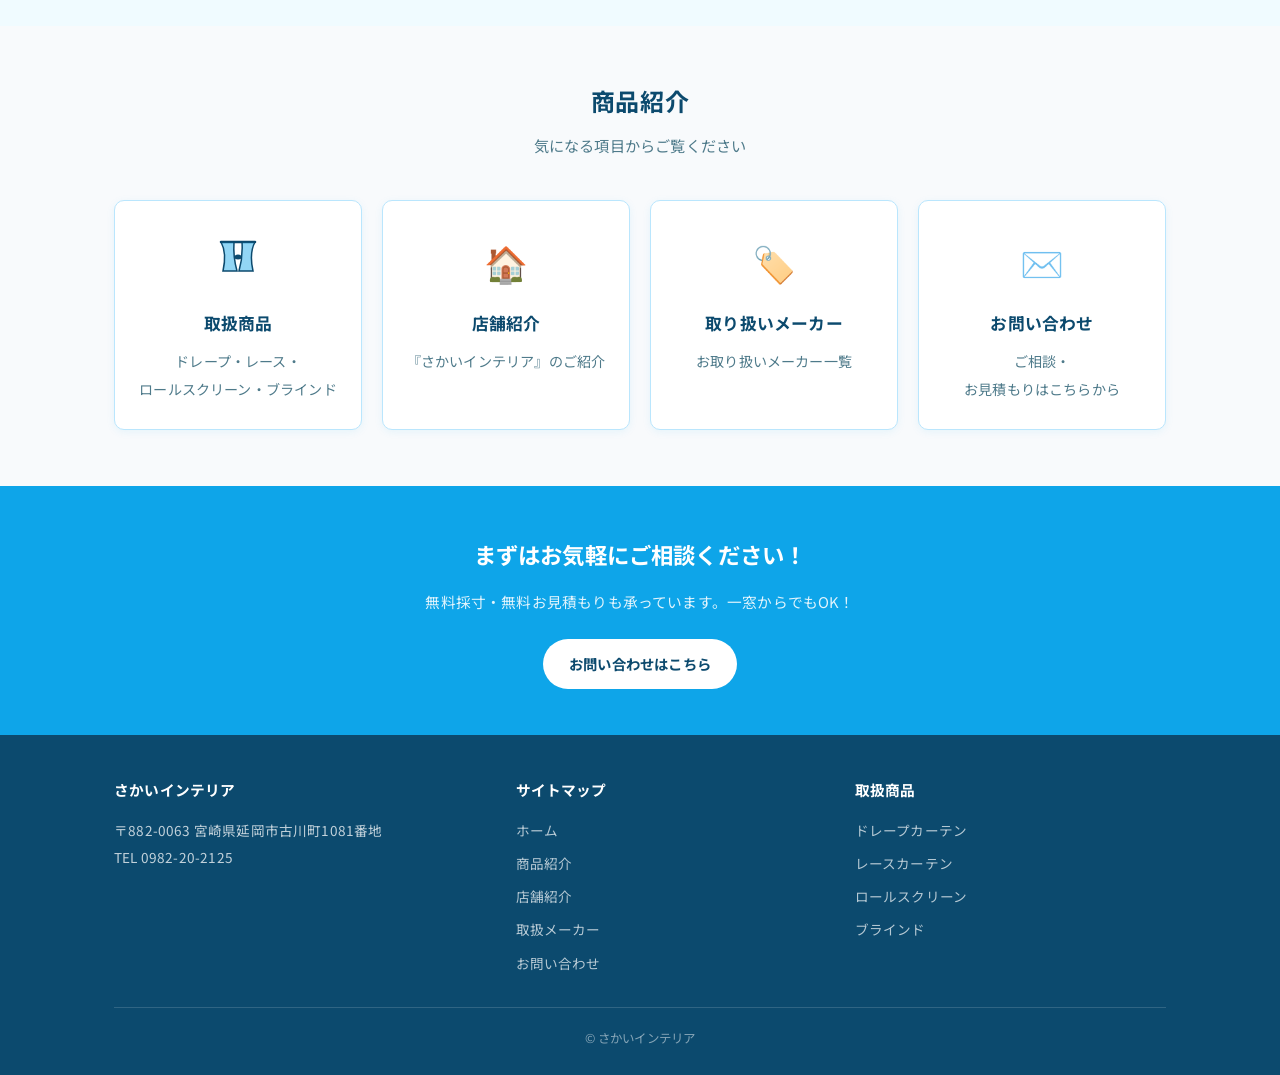
==== commit baf98cab: "ホーム：店舗情報の対応区域を更新" ====
--- a/index.html
+++ b/index.html
@@ -93,7 +93,7 @@
         <tr><th>携帯</th><td>090-8415-2665</td></tr>
         <tr><th>営業時間</th><td>9:30〜17:30</td></tr>
         <tr><th>定休日</th><td>毎週火曜日</td></tr>
-        <tr><th>対応区域</th><td>県北：延岡・門川・日向・高千穂・日之影など</td></tr>
+        <tr><th>対応区域</th><td>延岡、門川、日向（宮崎県北）</td></tr>
       </table>
       <iframe class="map-frame" loading="lazy"
         src="https://www.google.com/maps/embed?pb=!1m18!1m12!1m3!1d6723.558569215297!2d131.65144998902946!3d32.58540987015699!2m3!1f0!2f0!3f0!3m2!1i1024!2i768!4f13.1!3m3!1m2!1s0x35471930df95925b%3A0x44b8640d62bbe82f!2z44CSODgyLTAwNjMg5a6u5bSO55yM5bu25bKh5biC5Y-k5bed55S6IOOBleOBi-OBhOOCpOODs-ODhuODquOCog!5e0!3m2!1sja!2sjp!4v1545877322032"
--- a/css/style.css
+++ b/css/style.css
@@ -586,38 +586,16 @@
 }
 
 /* ---------- お問い合わせ ---------- */
-.contact-grid {
-  display: grid;
-  grid-template-columns: 1fr 1fr;
-  gap: 32px;
-}
-.contact-box {
+.contact-box-single {
+  max-width: 640px;
+  margin: 0 auto;
   background: var(--color-white);
   border-radius: var(--radius);
-  padding: 28px;
+  padding: 32px;
   box-shadow: var(--shadow-sm);
 }
-.contact-box h3 { margin-top: 0; color: var(--color-primary-dark); }
-.form-group { margin-bottom: 16px; }
-.form-group label { display: block; font-size: 0.85rem; margin-bottom: 6px; color: var(--color-text-soft); }
-.form-group input, .form-group textarea, .form-group select {
-  width: 100%;
-  padding: 10px 12px;
-  border: 1px solid var(--color-border);
-  border-radius: 6px;
-  font-family: inherit;
-  font-size: 0.92rem;
-  background: var(--color-bg);
-}
-.form-note {
-  font-size: 0.78rem;
-  color: var(--color-text-soft);
-  margin-top: 10px;
-}
-
-@media (max-width: 760px) {
-  .contact-grid { grid-template-columns: 1fr; }
-}
+.contact-box-single h3 { margin-top: 0; color: var(--color-primary-dark); font-size: 1.15rem; }
+.table-wrap { overflow-x: auto; -webkit-overflow-scrolling: touch; }
 
 /* ---------- CTA帯 ---------- */
 .cta-band {
@@ -875,11 +853,8 @@
   .shop-info-table th { width: 72px; }
 
   /* お問い合わせ */
-  .contact-box { padding: 18px 14px; }
-  .contact-box h3 { font-size: 1.05rem; }
-  .form-group input,
-  .form-group textarea,
-  .form-group select { font-size: 1.0rem; padding: 11px 12px; }
+  .contact-box-single { padding: 20px 16px; }
+  .contact-box-single h3 { font-size: 1.05rem; }
 
   /* CTAバンド */
   .cta-band { padding: 32px 0; }
